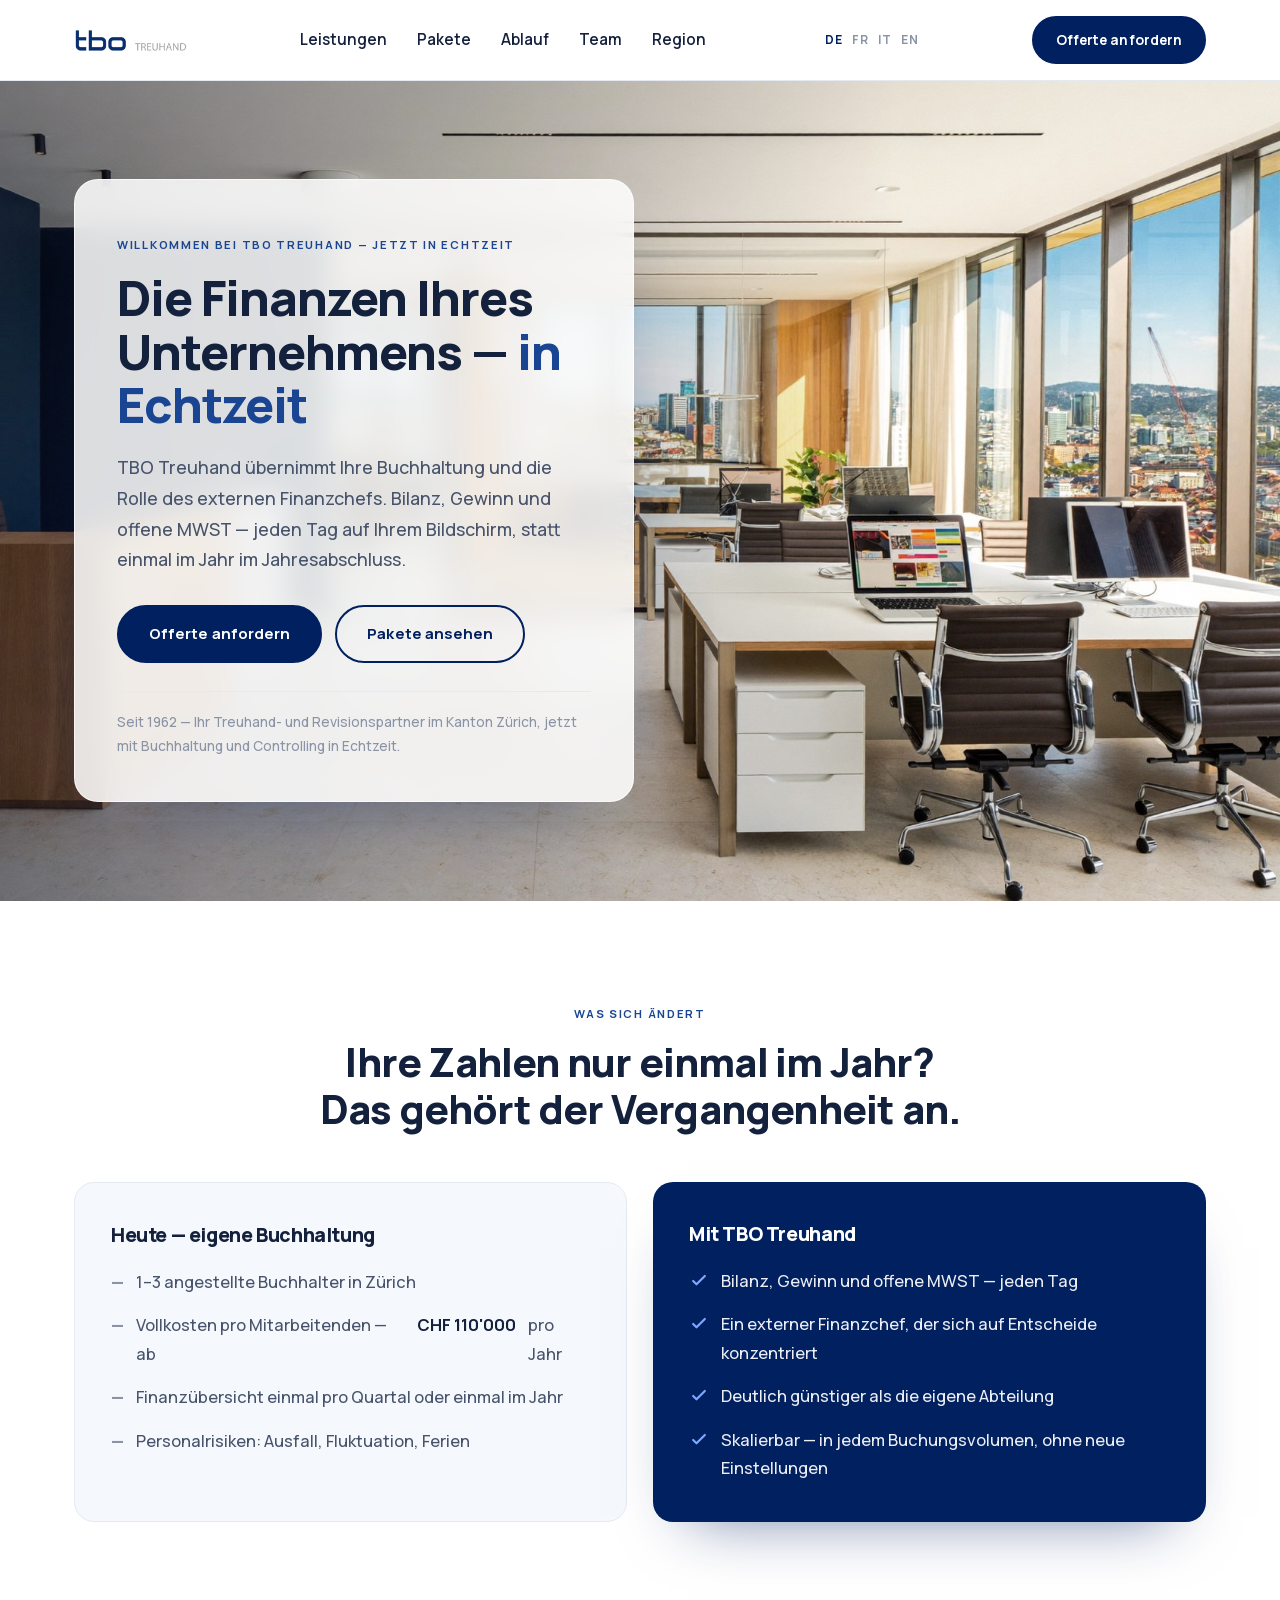
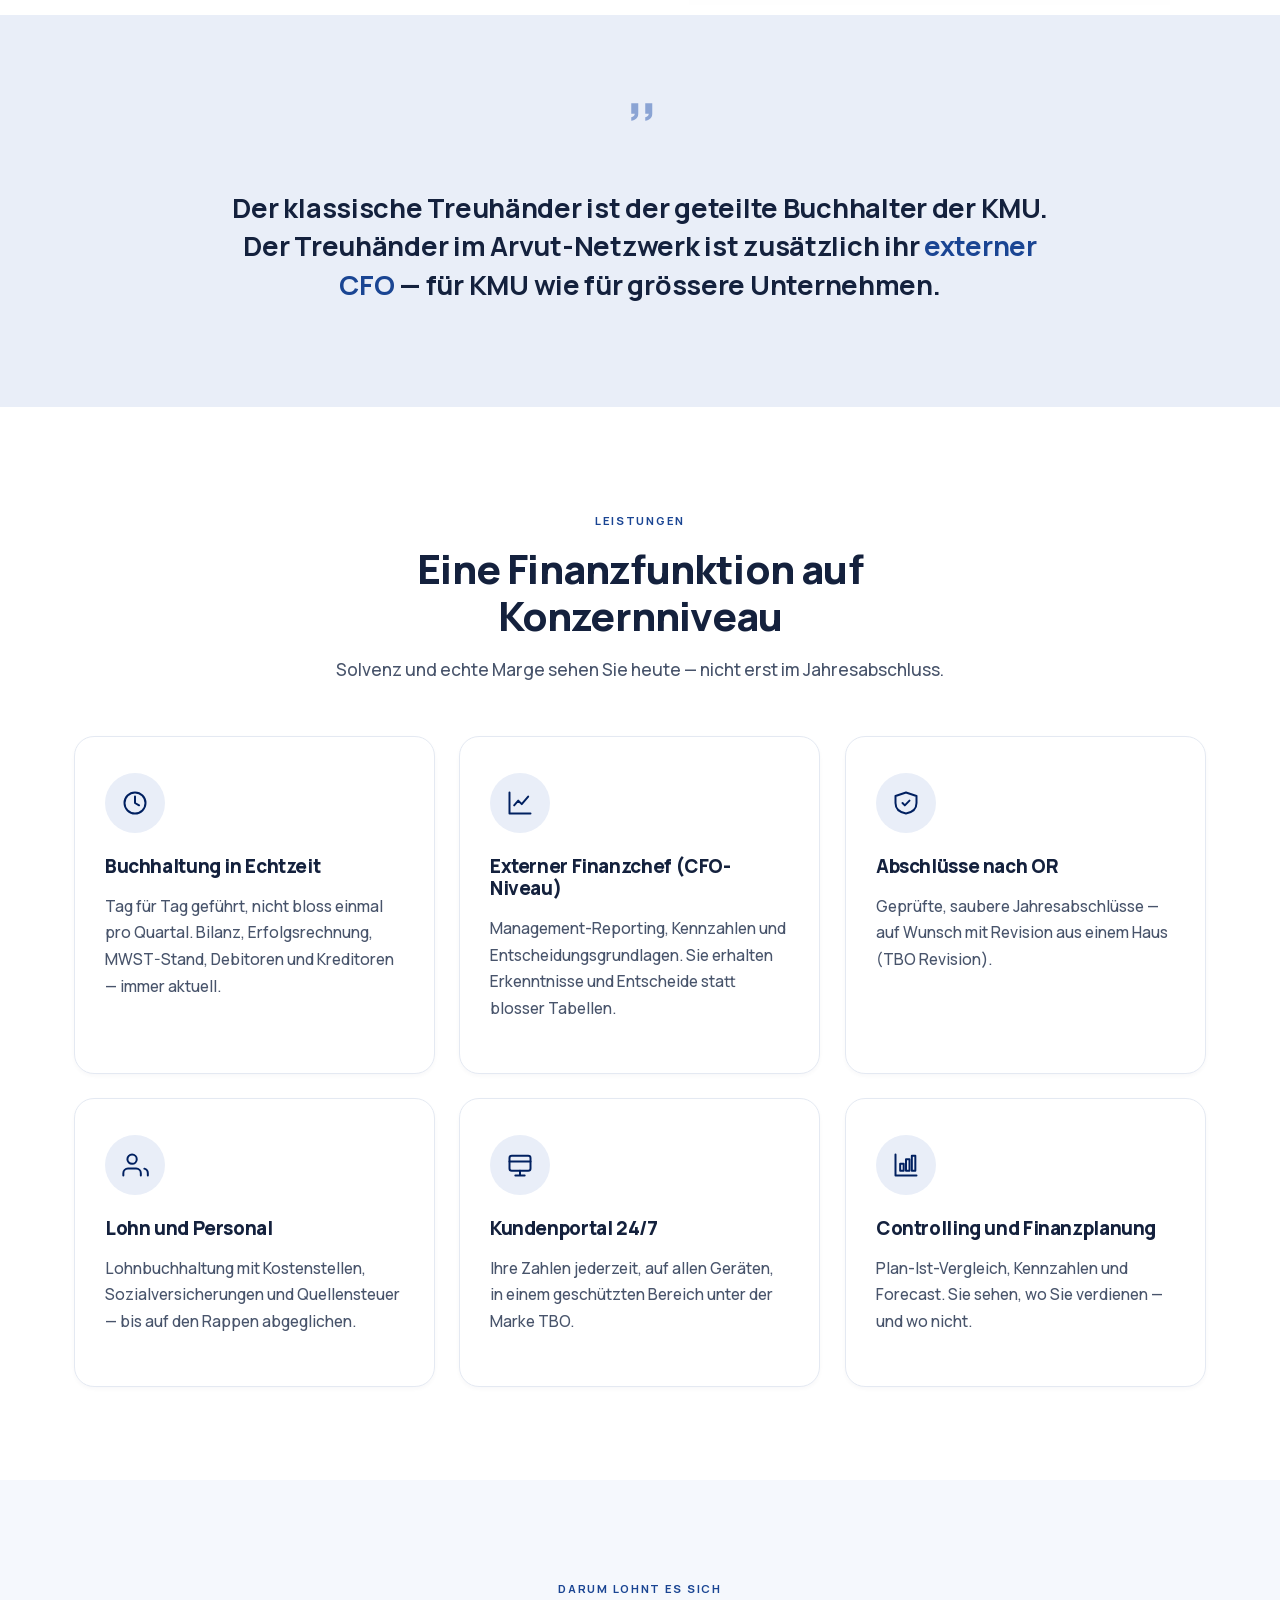
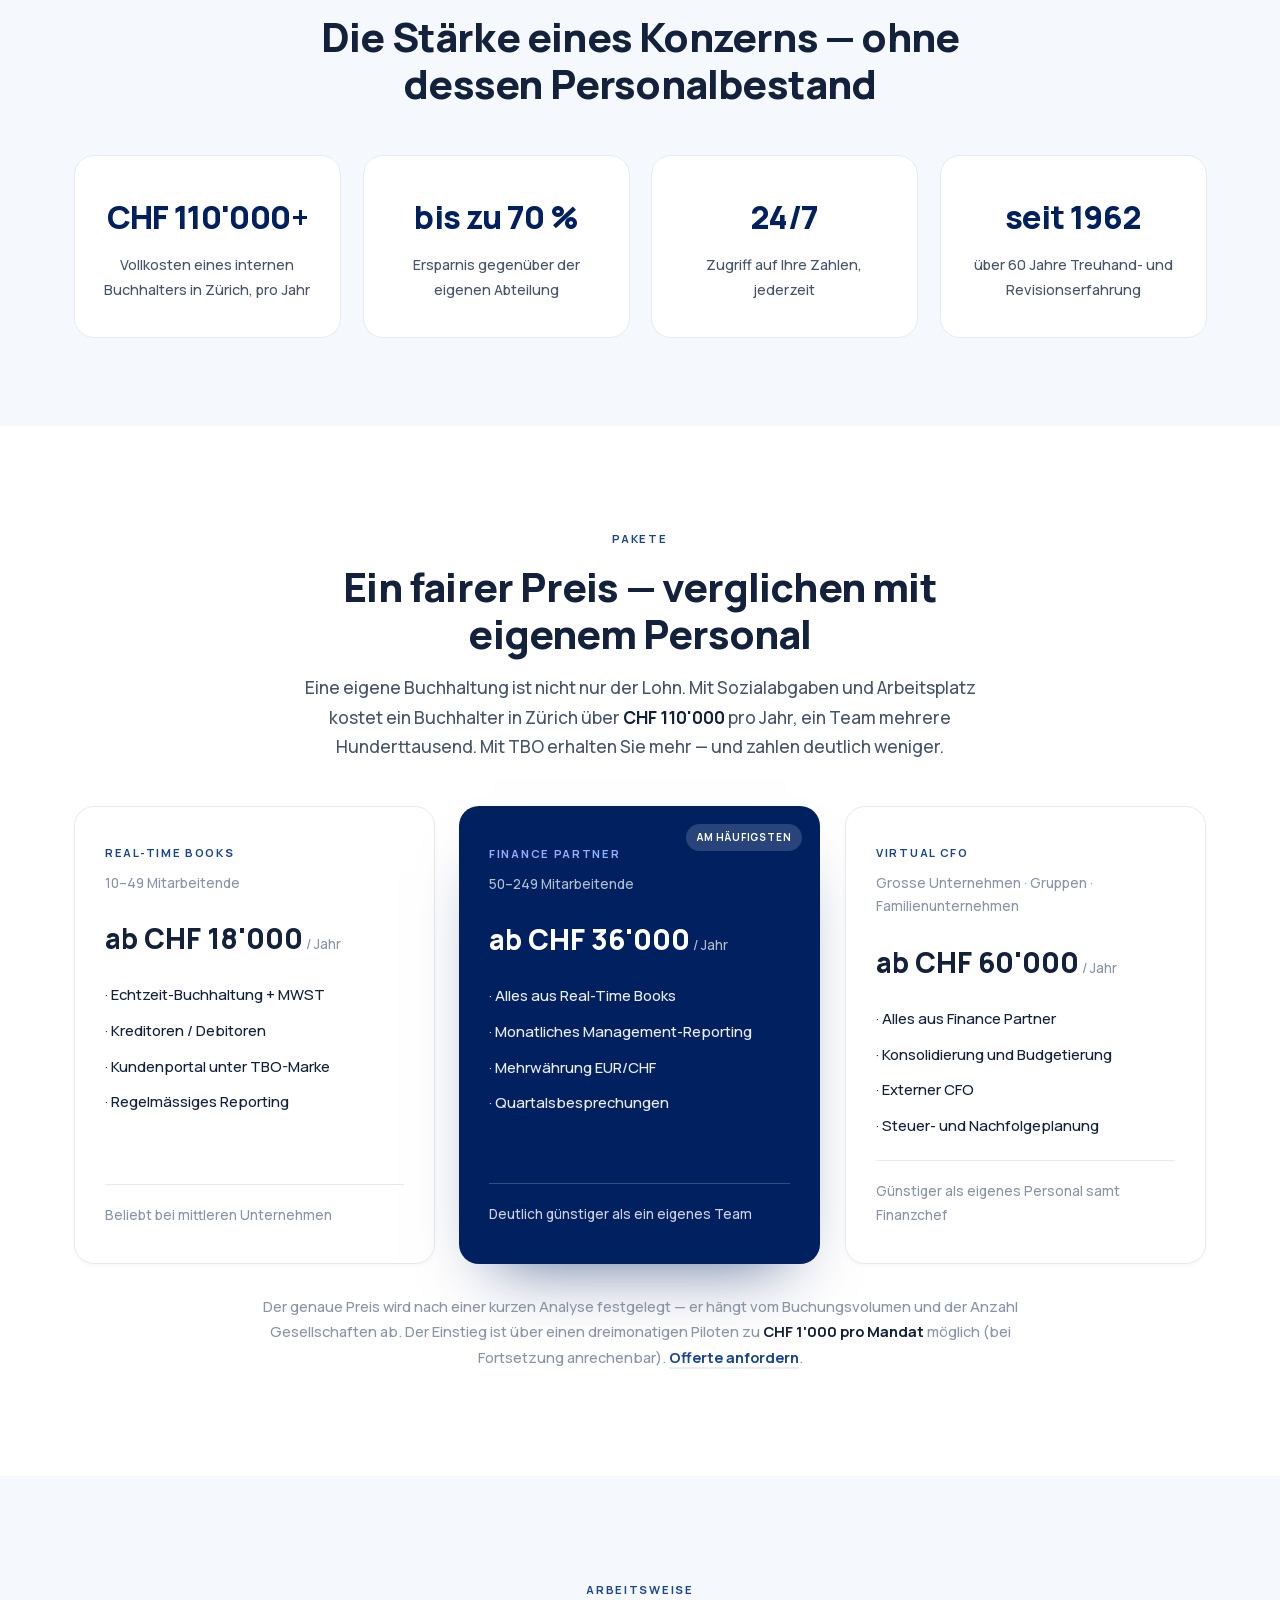
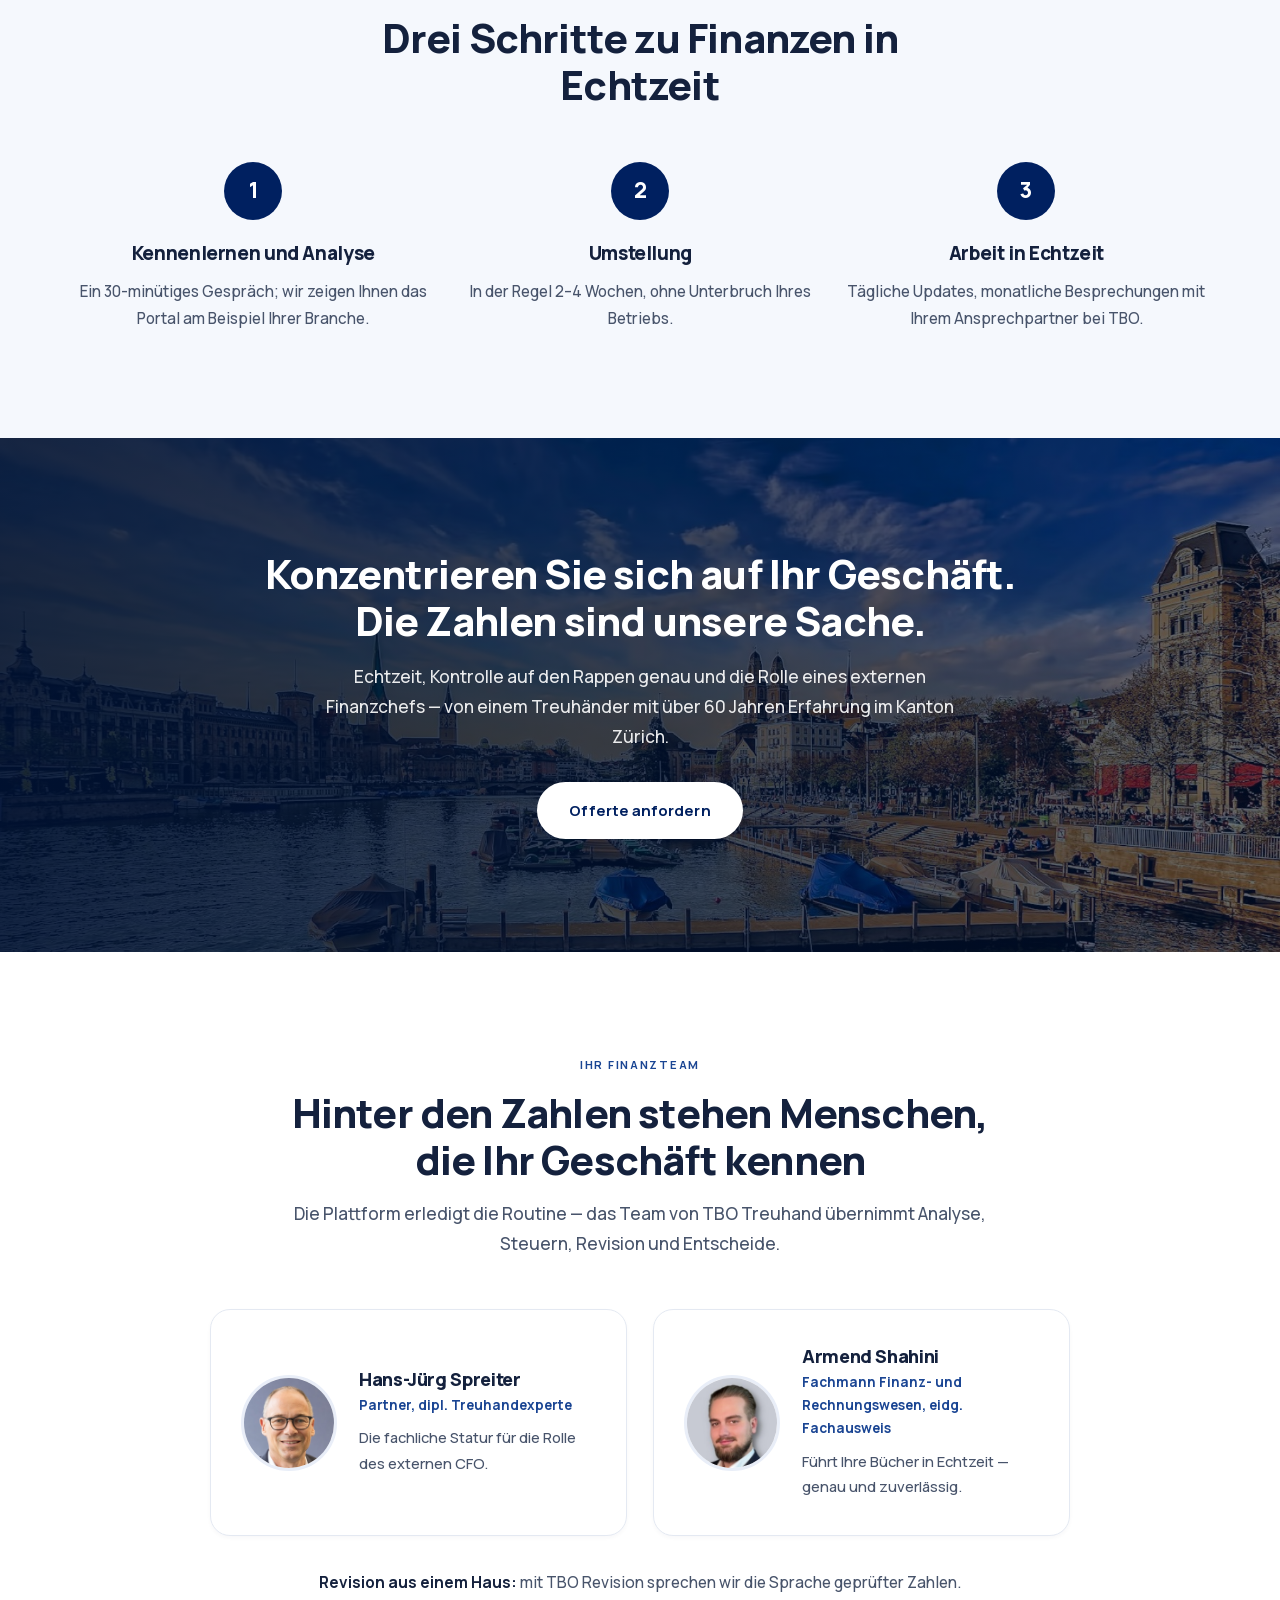
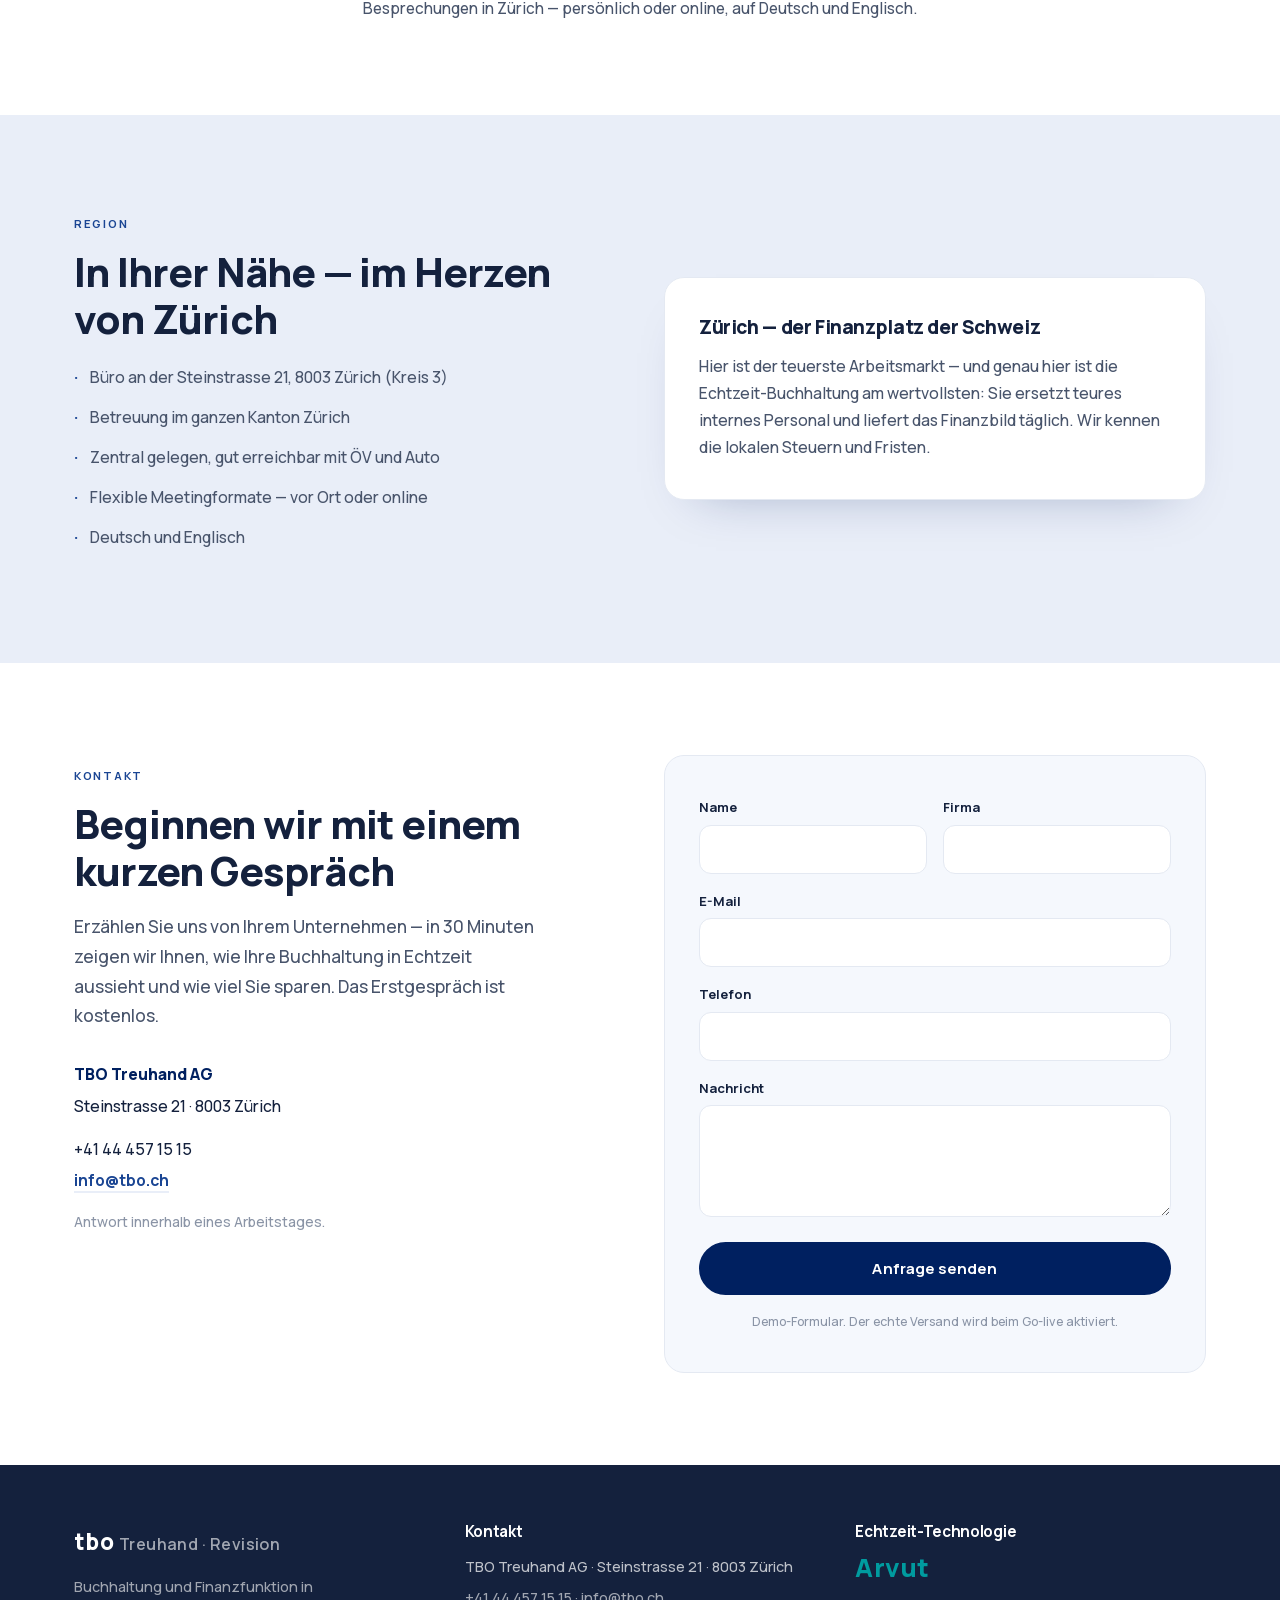
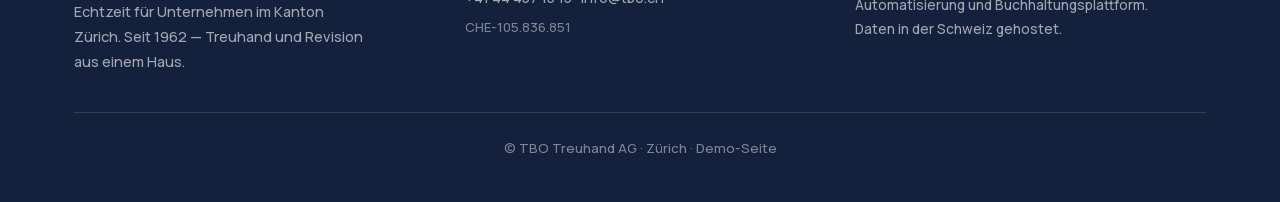
==== de/index.html @ 5e073ad0 "Multilang DE/FR/IT/EN (+RU reserve): folder structure, language switcher, build.py - index.src.html " ====
<!DOCTYPE html>
<html lang="de">
<head>
<meta charset="UTF-8">
<meta name="viewport" content="width=device-width, initial-scale=1.0">
<title>TBO Treuhand — Buchhaltung und Finanzen in Echtzeit für Zürcher Unternehmen</title>
<meta name="description" content="TBO Treuhand AG übernimmt Ihre Buchhaltung und die Rolle des externen Finanzchefs: Bilanz, Gewinn und offene MWST an jedem Tag auf Ihrem Bildschirm — günstiger als eine eigene Abteilung. Seit 1962 im Kanton Zürich, Treuhand und Revision aus einem Haus.">
<meta name="robots" content="noindex, nofollow">
<style>
@import url('../assets/fonts/fonts.css');
:root{
  --navy:#002060; --navy-2:#1A4593; --navy-3:#2f5bb0;
  --soft:#E9EEF8; --band:#F5F8FD; --ink:#14213d;
  --body:#48546b; --muted:#8a94a6; --line:#e4e9f2;
  --green:#009b9f; --radius:20px;
}
*{-webkit-font-smoothing:antialiased;box-sizing:border-box;}
html{scroll-behavior:smooth;}
a{text-decoration:none;color:inherit;}
img{display:block;max-width:100%;}
body{margin:0;font-family:'Manrope',-apple-system,Helvetica,Arial,sans-serif;color:var(--body);background:#fff;line-height:1.72;font-size:16.5px;font-weight:500;}
h1,h2,h3,h4{font-family:'Manrope',sans-serif;color:var(--ink);font-weight:800;line-height:1.18;margin:0;letter-spacing:-.02em;}
.wrap{max-width:1180px;margin:0 auto;padding:0 24px;}
.eyebrow{font-family:'Manrope',sans-serif;text-transform:uppercase;letter-spacing:.15em;font-weight:700;font-size:.71rem;color:var(--navy-2);}
.h-sec{font-size:clamp(1.75rem,3.5vw,2.5rem);}
.lead{font-size:1.08rem;color:var(--body);}
/* runde Pillen-Buttons — wie auf tbo.ch */
.btn{display:inline-block;font-family:'Manrope',sans-serif;font-weight:700;font-size:.94rem;letter-spacing:.005em;
  background:var(--navy);color:#fff;padding:14px 30px;border:2px solid var(--navy);border-radius:999px;cursor:pointer;transition:.22s;}
.btn:hover{background:var(--navy-2);border-color:var(--navy-2);transform:translateY(-1px);}
.btn-out{background:transparent;color:var(--navy);border:2px solid var(--navy);}
.btn-out:hover{background:var(--navy);color:#fff;}
.btn-light{background:#fff;color:var(--navy);border:2px solid #fff;}
.btn-light:hover{background:var(--soft);border-color:var(--soft);color:var(--navy);}
.nav-a{font-family:'Manrope',sans-serif;font-weight:600;font-size:.95rem;color:var(--ink);transition:color .2s;}
.nav-a:hover{color:var(--navy-2);}
.link-u{color:var(--navy-2);font-weight:700;border-bottom:2px solid var(--soft);}
.card{background:#fff;border:1px solid var(--line);border-radius:var(--radius);padding:36px 30px;transition:transform .28s,box-shadow .28s;box-shadow:0 2px 4px rgba(20,33,61,.03);}
.card:hover{transform:translateY(-6px);box-shadow:0 30px 60px -34px rgba(0,32,96,.4);}
.ico{width:60px;height:60px;border-radius:50%;background:var(--soft);color:var(--navy);display:flex;align-items:center;justify-content:center;margin-bottom:22px;}
.ico svg{width:28px;height:28px;}
.card h3{font-family:'Manrope';font-weight:800;font-size:1.18rem;color:var(--ink);margin-bottom:11px;}
.card p{font-size:.97rem;color:var(--body);}
input,textarea{font-family:inherit;width:100%;border:1px solid var(--line);border-radius:12px;padding:13px 15px;background:#fff;color:var(--ink);font-size:.96rem;transition:border-color .2s;}
input:focus,textarea:focus{outline:none;border-color:var(--navy-2);}
label{display:block;font-size:.82rem;font-weight:700;color:var(--ink);margin-bottom:6px;font-family:'Manrope';}
.reveal{opacity:0;transform:translateY(30px);transition:opacity .85s cubic-bezier(.16,1,.3,1),transform .85s cubic-bezier(.16,1,.3,1);will-change:opacity,transform;}
.reveal.in{opacity:1;transform:none;}
@media(prefers-reduced-motion:reduce){*{transition:none!important;animation:none!important;}.reveal{opacity:1;transform:none;}}
#toTop{position:fixed;right:22px;bottom:22px;z-index:60;width:46px;height:46px;background:var(--navy);color:#fff;border:none;border-radius:50%;cursor:pointer;display:flex;align-items:center;justify-content:center;box-shadow:0 12px 26px -12px rgba(0,32,96,.7);opacity:0;visibility:hidden;transform:translateY(12px);transition:.3s;}
#toTop.show{opacity:1;visibility:visible;transform:none;}
@media(max-width:900px){.hide-mob{display:none!important;}}
@media(max-width:820px){.g2{grid-template-columns:1fr!important;gap:40px!important;}}
@media(max-width:760px){.hero-card{margin:0 16px!important;max-width:none!important;padding:34px 26px!important;}}
.lang-switch{display:flex;align-items:center;gap:9px;margin-left:6px;}.lang-switch a.lang{font-family:'Manrope',sans-serif;font-size:12px;font-weight:700;letter-spacing:.08em;text-transform:uppercase;color:var(--muted);}.lang-switch a.lang:hover{color:var(--navy-2);}.lang-switch a.lang.on{color:var(--navy);}
</style>
</head>
<body>

<!-- ===== KOPFZEILE (Logo links, Menü rechts, navy Pille) — wie tbo.ch ===== -->
<header id="top" style="position:sticky;top:0;z-index:50;background:rgba(255,255,255,.94);backdrop-filter:saturate(180%) blur(10px);border-bottom:1px solid var(--line);">
  <div class="wrap" style="height:80px;display:flex;align-items:center;justify-content:space-between;gap:20px;">
    <a href="#top" aria-label="TBO Treuhand AG"><img src="../assets/img/logo-tbo.png?v=1" alt="TBO Treuhand AG" style="height:38px;width:auto;"></a>
    <nav class="hide-mob" style="display:flex;align-items:center;gap:30px;">
      <a href="#leistungen" class="nav-a">Leistungen</a>
      <a href="#preise" class="nav-a">Pakete</a>
      <a href="#ablauf" class="nav-a">Ablauf</a>
      <a href="#team" class="nav-a">Team</a>
      <a href="#region" class="nav-a">Region</a>
    </nav>
    <span class="lang-switch"><a href="../de/" class="lang on">DE</a><a href="../fr/" class="lang">FR</a><a href="../it/" class="lang">IT</a><a href="../en/" class="lang">EN</a></span>
    <a href="#kontakt" class="btn" style="padding:10px 22px;font-size:.86rem;">Offerte anfordern</a>
  </div>
</header>

<!-- ===== HERO (Vollbild-Foto + Milchglas-Karte links) — Signatur von tbo.ch ===== -->
<section style="position:relative;min-height:calc(100vh - 80px);display:flex;align-items:center;overflow:hidden;">
  <img src="../assets/img/hero.jpg?v=4" alt="Modernes Büro einer Treuhand- und Revisionsgesellschaft in Zürich mit Stadtblick" style="position:absolute;inset:0;width:100%;height:100%;object-fit:cover;object-position:56% 50%;">
  <div style="position:absolute;inset:0;background:linear-gradient(90deg,rgba(10,20,45,.42) 0%,rgba(10,20,45,.16) 44%,rgba(10,20,45,0) 70%);"></div>
  <div class="wrap" style="position:relative;width:100%;">
    <div class="hero-card reveal" style="max-width:560px;background:rgba(255,255,255,.86);backdrop-filter:blur(14px);border:1px solid rgba(255,255,255,.7);border-radius:24px;padding:44px 42px;box-shadow:0 40px 80px -40px rgba(0,32,96,.5);">
      <p class="eyebrow" style="margin-bottom:16px;">Willkommen bei TBO Treuhand — jetzt in Echtzeit</p>
      <h1 style="font-size:clamp(2.05rem,4vw,3.05rem);line-height:1.1;margin-bottom:20px;">Die Finanzen Ihres Unternehmens — <span style="color:var(--navy-2);">in Echtzeit</span></h1>
      <p style="font-size:1.12rem;color:var(--body);margin-bottom:30px;">TBO Treuhand übernimmt Ihre Buchhaltung und die Rolle des externen Finanzchefs. Bilanz, Gewinn und offene MWST — jeden Tag auf Ihrem Bildschirm, statt einmal im Jahr im Jahresabschluss.</p>
      <div style="display:flex;flex-wrap:wrap;gap:13px;">
        <a href="#kontakt" class="btn">Offerte anfordern</a>
        <a href="#preise" class="btn btn-out">Pakete ansehen</a>
      </div>
      <p style="margin:28px 0 0;font-size:.86rem;color:var(--muted);border-top:1px solid var(--line);padding-top:18px;">Seit 1962 — Ihr Treuhand- und Revisionspartner im Kanton Zürich, jetzt mit Buchhaltung und Controlling in Echtzeit.</p>
    </div>
  </div>
</section>

<!-- ===== WAS SICH ÄNDERT (Heute vs. Mit TBO) ===== -->
<section style="padding:92px 0;background:#fff;">
  <div class="wrap">
    <div class="reveal" style="text-align:center;max-width:820px;margin:0 auto 50px;">
      <p class="eyebrow" style="margin-bottom:14px;">Was sich ändert</p>
      <h2 class="h-sec">Ihre Zahlen nur einmal im Jahr?<br>Das gehört der Vergangenheit an.</h2>
    </div>
    <div class="g2" style="display:grid;grid-template-columns:1fr 1fr;gap:26px;align-items:stretch;">
      <div class="reveal" style="background:var(--band);border:1px solid var(--line);border-radius:var(--radius);padding:40px 36px;">
        <h3 style="font-size:1.22rem;margin-bottom:22px;color:var(--ink);">Heute — eigene Buchhaltung</h3>
        <ul style="list-style:none;padding:0;margin:0;display:flex;flex-direction:column;gap:15px;">
          <li style="display:flex;gap:12px;"><span style="color:var(--muted);font-weight:800;">—</span>1–3 angestellte Buchhalter in Zürich</li>
          <li style="display:flex;gap:12px;"><span style="color:var(--muted);font-weight:800;">—</span>Vollkosten pro Mitarbeitenden — ab <b style="color:var(--ink);">CHF&nbsp;110'000</b> pro Jahr</li>
          <li style="display:flex;gap:12px;"><span style="color:var(--muted);font-weight:800;">—</span>Finanzübersicht einmal pro Quartal oder einmal im Jahr</li>
          <li style="display:flex;gap:12px;"><span style="color:var(--muted);font-weight:800;">—</span>Personalrisiken: Ausfall, Fluktuation, Ferien</li>
        </ul>
      </div>
      <div class="reveal" style="background:var(--navy);color:#fff;border-radius:var(--radius);padding:40px 36px;box-shadow:0 30px 60px -36px rgba(0,32,96,.6);">
        <h3 style="font-size:1.22rem;margin-bottom:22px;color:#fff;">Mit TBO Treuhand</h3>
        <ul style="list-style:none;padding:0;margin:0;display:flex;flex-direction:column;gap:15px;color:rgba(255,255,255,.92);">
          <li style="display:flex;gap:12px;"><svg width="20" height="20" viewBox="0 0 24 24" fill="none" stroke="#7fa8ff" stroke-width="2.6" stroke-linecap="round" stroke-linejoin="round" style="flex-shrink:0;margin-top:4px;"><path d="M5 12l4 4 10-10"/></svg>Bilanz, Gewinn und offene MWST — jeden Tag</li>
          <li style="display:flex;gap:12px;"><svg width="20" height="20" viewBox="0 0 24 24" fill="none" stroke="#7fa8ff" stroke-width="2.6" stroke-linecap="round" stroke-linejoin="round" style="flex-shrink:0;margin-top:4px;"><path d="M5 12l4 4 10-10"/></svg>Ein externer Finanzchef, der sich auf Entscheide konzentriert</li>
          <li style="display:flex;gap:12px;"><svg width="20" height="20" viewBox="0 0 24 24" fill="none" stroke="#7fa8ff" stroke-width="2.6" stroke-linecap="round" stroke-linejoin="round" style="flex-shrink:0;margin-top:4px;"><path d="M5 12l4 4 10-10"/></svg>Deutlich günstiger als die eigene Abteilung</li>
          <li style="display:flex;gap:12px;"><svg width="20" height="20" viewBox="0 0 24 24" fill="none" stroke="#7fa8ff" stroke-width="2.6" stroke-linecap="round" stroke-linejoin="round" style="flex-shrink:0;margin-top:4px;"><path d="M5 12l4 4 10-10"/></svg>Skalierbar — in jedem Buchungsvolumen, ohne neue Einstellungen</li>
        </ul>
      </div>
    </div>
  </div>
</section>

<!-- ===== LEITSATZ (Positionierung — Kanon, wörtlich) ===== -->
<section style="padding:76px 0;background:var(--soft);">
  <div class="wrap reveal" style="max-width:900px;margin:0 auto;text-align:center;">
    <svg width="42" height="42" viewBox="0 0 24 24" fill="var(--navy-3)" style="opacity:.5;margin:0 auto 20px;"><path d="M7 7h4v6c0 2.2-1.5 3.7-4 4v-2c1.2-.3 2-1 2-2H7V7zm8 0h4v6c0 2.2-1.5 3.7-4 4v-2c1.2-.3 2-1 2-2h-2V7z"/></svg>
    <p style="font-family:'Manrope';font-weight:700;font-size:clamp(1.3rem,2.5vw,1.7rem);color:var(--ink);line-height:1.42;letter-spacing:-.01em;">
      Der klassische Treuhänder ist der geteilte Buchhalter der KMU. Der Treuhänder im Arvut-Netzwerk ist zusätzlich ihr <span style="color:var(--navy-2);">externer CFO</span> — für KMU wie für grössere Unternehmen.
    </p>
  </div>
</section>

<!-- ===== LEISTUNGEN ===== -->
<section id="leistungen" style="padding:92px 0;background:#fff;">
  <div class="wrap">
    <div class="reveal" style="text-align:center;max-width:680px;margin:0 auto 52px;">
      <p class="eyebrow" style="margin-bottom:14px;">Leistungen</p>
      <h2 class="h-sec">Eine Finanzfunktion auf Konzernniveau</h2>
      <p class="lead" style="margin-top:16px;">Solvenz und echte Marge sehen Sie heute — nicht erst im Jahresabschluss.</p>
    </div>
    <div style="display:grid;grid-template-columns:repeat(auto-fit,minmax(300px,1fr));gap:24px;">
      <div class="card reveal">
        <div class="ico"><svg viewBox="0 0 24 24" fill="none" stroke="currentColor" stroke-width="1.7" stroke-linecap="round" stroke-linejoin="round"><circle cx="12" cy="12" r="9"/><path d="M12 6.5v5.5l3.5 2"/></svg></div>
        <h3>Buchhaltung in Echtzeit</h3>
        <p>Tag für Tag geführt, nicht bloss einmal pro Quartal. Bilanz, Erfolgsrechnung, MWST-Stand, Debitoren und Kreditoren — immer aktuell.</p>
      </div>
      <div class="card reveal">
        <div class="ico"><svg viewBox="0 0 24 24" fill="none" stroke="currentColor" stroke-width="1.7" stroke-linecap="round" stroke-linejoin="round"><path d="M3 3v18h18"/><path d="M7 14l3.5-4 3 3 5.5-6.5"/></svg></div>
        <h3>Externer Finanzchef (CFO-Niveau)</h3>
        <p>Management-Reporting, Kennzahlen und Entscheidungsgrundlagen. Sie erhalten Erkenntnisse und Entscheide statt blosser Tabellen.</p>
      </div>
      <div class="card reveal">
        <div class="ico"><svg viewBox="0 0 24 24" fill="none" stroke="currentColor" stroke-width="1.7" stroke-linecap="round" stroke-linejoin="round"><path d="M9 12l2 2 4-4"/><path d="M21 12c0 5-3.5 8-9 9-5.5-1-9-4-9-9V6l9-3 9 3z"/></svg></div>
        <h3>Abschlüsse nach OR</h3>
        <p>Geprüfte, saubere Jahresabschlüsse — auf Wunsch mit Revision aus einem Haus (TBO Revision).</p>
      </div>
      <div class="card reveal">
        <div class="ico"><svg viewBox="0 0 24 24" fill="none" stroke="currentColor" stroke-width="1.7" stroke-linecap="round" stroke-linejoin="round"><path d="M17 21v-2a4 4 0 0 0-4-4H6a4 4 0 0 0-4 4v2"/><circle cx="9.5" cy="7" r="4"/><path d="M23 21v-2a4 4 0 0 0-3-3.87"/></svg></div>
        <h3>Lohn und Personal</h3>
        <p>Lohnbuchhaltung mit Kostenstellen, Sozialversicherungen und Quellensteuer — bis auf den Rappen abgeglichen.</p>
      </div>
      <div class="card reveal">
        <div class="ico"><svg viewBox="0 0 24 24" fill="none" stroke="currentColor" stroke-width="1.7" stroke-linecap="round" stroke-linejoin="round"><rect x="3" y="4" width="18" height="13" rx="2"/><path d="M3 9h18M8 21h8M12 17v4"/></svg></div>
        <h3>Kundenportal 24/7</h3>
        <p>Ihre Zahlen jederzeit, auf allen Geräten, in einem geschützten Bereich unter der Marke TBO.</p>
      </div>
      <div class="card reveal">
        <div class="ico"><svg viewBox="0 0 24 24" fill="none" stroke="currentColor" stroke-width="1.7" stroke-linecap="round" stroke-linejoin="round"><path d="M3 3v18h18"/><rect x="7" y="11" width="3" height="6"/><rect x="12" y="7" width="3" height="10"/><rect x="17" y="4" width="3" height="13"/></svg></div>
        <h3>Controlling und Finanzplanung</h3>
        <p>Plan-Ist-Vergleich, Kennzahlen und Forecast. Sie sehen, wo Sie verdienen — und wo nicht.</p>
      </div>
    </div>
  </div>
</section>

<!-- ===== DARUM LOHNT ES SICH (Kennzahlen) ===== -->
<section style="padding:88px 0;background:var(--band);">
  <div class="wrap">
    <div class="reveal" style="text-align:center;max-width:720px;margin:0 auto 48px;">
      <p class="eyebrow" style="margin-bottom:14px;">Darum lohnt es sich</p>
      <h2 class="h-sec">Die Stärke eines Konzerns — ohne dessen Personalbestand</h2>
    </div>
    <div style="display:grid;grid-template-columns:repeat(auto-fit,minmax(210px,1fr));gap:22px;">
      <div class="reveal" style="background:#fff;border:1px solid var(--line);border-radius:var(--radius);padding:34px 26px;text-align:center;">
        <div style="font-family:'Manrope';font-weight:800;font-size:2rem;color:var(--navy);letter-spacing:-.02em;">CHF 110'000+</div>
        <div style="margin-top:8px;font-size:.9rem;color:var(--body);">Vollkosten eines internen Buchhalters in Zürich, pro Jahr</div>
      </div>
      <div class="reveal" style="background:#fff;border:1px solid var(--line);border-radius:var(--radius);padding:34px 26px;text-align:center;">
        <div style="font-family:'Manrope';font-weight:800;font-size:2rem;color:var(--navy);letter-spacing:-.02em;">bis zu 70 %</div>
        <div style="margin-top:8px;font-size:.9rem;color:var(--body);">Ersparnis gegenüber der eigenen Abteilung</div>
      </div>
      <div class="reveal" style="background:#fff;border:1px solid var(--line);border-radius:var(--radius);padding:34px 26px;text-align:center;">
        <div style="font-family:'Manrope';font-weight:800;font-size:2rem;color:var(--navy);letter-spacing:-.02em;">24/7</div>
        <div style="margin-top:8px;font-size:.9rem;color:var(--body);">Zugriff auf Ihre Zahlen, jederzeit</div>
      </div>
      <div class="reveal" style="background:#fff;border:1px solid var(--line);border-radius:var(--radius);padding:34px 26px;text-align:center;">
        <div style="font-family:'Manrope';font-weight:800;font-size:2rem;color:var(--navy);letter-spacing:-.02em;">seit 1962</div>
        <div style="margin-top:8px;font-size:.9rem;color:var(--body);">über 60 Jahre Treuhand- und Revisionserfahrung</div>
      </div>
    </div>
  </div>
</section>

<!-- ===== PREISE ===== -->
<section id="preise" style="padding:92px 0;background:#fff;">
  <div class="wrap">
    <div class="reveal" style="text-align:center;max-width:720px;margin:0 auto 30px;">
      <p class="eyebrow" style="margin-bottom:14px;">Pakete</p>
      <h2 class="h-sec">Ein fairer Preis — verglichen mit eigenem Personal</h2>
      <p class="lead" style="margin-top:16px;">Eine eigene Buchhaltung ist nicht nur der Lohn. Mit Sozialabgaben und Arbeitsplatz kostet ein Buchhalter in Zürich über <b style="color:var(--ink);">CHF 110'000</b> pro Jahr, ein Team mehrere Hunderttausend. Mit TBO erhalten Sie mehr — und zahlen deutlich weniger.</p>
    </div>
    <div style="display:grid;grid-template-columns:repeat(auto-fit,minmax(280px,1fr));gap:24px;align-items:stretch;margin-top:44px;">
      <div class="reveal card" style="display:flex;flex-direction:column;">
        <span class="eyebrow">Real-Time Books</span>
        <p style="font-size:.86rem;margin:8px 0 0;color:var(--muted);">10–49 Mitarbeitende</p>
        <div style="margin:20px 0;"><span style="font-family:'Manrope';font-weight:800;font-size:1.75rem;color:var(--ink);">ab CHF 18'000</span><span style="font-size:.85rem;color:var(--muted);"> / Jahr</span></div>
        <ul style="list-style:none;padding:0;margin:0;flex:1;display:flex;flex-direction:column;gap:10px;font-size:.93rem;color:var(--ink);">
          <li>· Echtzeit-Buchhaltung + MWST</li><li>· Kreditoren / Debitoren</li><li>· Kundenportal unter TBO-Marke</li><li>· Regelmässiges Reporting</li>
        </ul>
        <p style="margin:22px 0 0;padding-top:18px;border-top:1px solid var(--line);font-size:.86rem;color:var(--muted);">Beliebt bei mittleren Unternehmen</p>
      </div>
      <div class="reveal" style="background:var(--navy);color:#fff;border-radius:var(--radius);padding:38px 30px;display:flex;flex-direction:column;position:relative;box-shadow:0 34px 64px -34px rgba(0,32,96,.65);">
        <span style="position:absolute;top:18px;right:18px;font-family:'Manrope';font-weight:700;font-size:.62rem;letter-spacing:.08em;text-transform:uppercase;background:rgba(255,255,255,.16);color:#fff;padding:5px 11px;border-radius:999px;">Am häufigsten</span>
        <span class="eyebrow" style="color:#8fb0ff;">Finance Partner</span>
        <p style="font-size:.86rem;margin:8px 0 0;color:rgba(255,255,255,.7);">50–249 Mitarbeitende</p>
        <div style="margin:20px 0;"><span style="font-family:'Manrope';font-weight:800;font-size:1.75rem;color:#fff;">ab CHF 36'000</span><span style="font-size:.85rem;color:rgba(255,255,255,.7);"> / Jahr</span></div>
        <ul style="list-style:none;padding:0;margin:0;flex:1;display:flex;flex-direction:column;gap:10px;font-size:.93rem;color:rgba(255,255,255,.92);">
          <li>· Alles aus Real-Time Books</li><li>· Monatliches Management-Reporting</li><li>· Mehrwährung EUR/CHF</li><li>· Quartalsbesprechungen</li>
        </ul>
        <p style="margin:22px 0 0;padding-top:18px;border-top:1px solid rgba(255,255,255,.2);font-size:.86rem;color:rgba(255,255,255,.8);">Deutlich günstiger als ein eigenes Team</p>
      </div>
      <div class="reveal card" style="display:flex;flex-direction:column;">
        <span class="eyebrow">Virtual CFO</span>
        <p style="font-size:.86rem;margin:8px 0 0;color:var(--muted);">Grosse Unternehmen · Gruppen · Familienunternehmen</p>
        <div style="margin:20px 0;"><span style="font-family:'Manrope';font-weight:800;font-size:1.75rem;color:var(--ink);">ab CHF 60'000</span><span style="font-size:.85rem;color:var(--muted);"> / Jahr</span></div>
        <ul style="list-style:none;padding:0;margin:0;flex:1;display:flex;flex-direction:column;gap:10px;font-size:.93rem;color:var(--ink);">
          <li>· Alles aus Finance Partner</li><li>· Konsolidierung und Budgetierung</li><li>· Externer CFO</li><li>· Steuer- und Nachfolgeplanung</li>
        </ul>
        <p style="margin:22px 0 0;padding-top:18px;border-top:1px solid var(--line);font-size:.86rem;color:var(--muted);">Günstiger als eigenes Personal samt Finanzchef</p>
      </div>
    </div>
    <p class="reveal" style="text-align:center;font-size:.92rem;color:var(--muted);margin-top:30px;max-width:820px;margin-left:auto;margin-right:auto;">Der genaue Preis wird nach einer kurzen Analyse festgelegt — er hängt vom Buchungsvolumen und der Anzahl Gesellschaften ab. Der Einstieg ist über einen dreimonatigen Piloten zu <b style="color:var(--ink);">CHF 1'000 pro Mandat</b> möglich (bei Fortsetzung anrechenbar). <a href="#kontakt" class="link-u">Offerte anfordern</a>.</p>
  </div>
</section>

<!-- ===== ARBEITSWEISE ===== -->
<section id="ablauf" style="padding:92px 0;background:var(--band);">
  <div class="wrap">
    <div class="reveal" style="text-align:center;max-width:680px;margin:0 auto 54px;">
      <p class="eyebrow" style="margin-bottom:14px;">Arbeitsweise</p>
      <h2 class="h-sec">Drei Schritte zu Finanzen in Echtzeit</h2>
    </div>
    <div style="display:grid;grid-template-columns:repeat(auto-fit,minmax(270px,1fr));gap:28px;">
      <div class="reveal" style="text-align:center;"><div style="width:58px;height:58px;background:var(--navy);color:#fff;border-radius:50%;font-family:'Manrope';font-weight:800;font-size:1.3rem;display:flex;align-items:center;justify-content:center;margin:0 auto 22px;">1</div><h3 style="font-size:1.18rem;margin-bottom:11px;">Kennenlernen und Analyse</h3><p style="font-size:.95rem;">Ein 30-minütiges Gespräch; wir zeigen Ihnen das Portal am Beispiel Ihrer Branche.</p></div>
      <div class="reveal" style="text-align:center;"><div style="width:58px;height:58px;background:var(--navy);color:#fff;border-radius:50%;font-family:'Manrope';font-weight:800;font-size:1.3rem;display:flex;align-items:center;justify-content:center;margin:0 auto 22px;">2</div><h3 style="font-size:1.18rem;margin-bottom:11px;">Umstellung</h3><p style="font-size:.95rem;">In der Regel 2–4 Wochen, ohne Unterbruch Ihres Betriebs.</p></div>
      <div class="reveal" style="text-align:center;"><div style="width:58px;height:58px;background:var(--navy);color:#fff;border-radius:50%;font-family:'Manrope';font-weight:800;font-size:1.3rem;display:flex;align-items:center;justify-content:center;margin:0 auto 22px;">3</div><h3 style="font-size:1.18rem;margin-bottom:11px;">Arbeit in Echtzeit</h3><p style="font-size:.95rem;">Tägliche Updates, monatliche Besprechungen mit Ihrem Ansprechpartner bei TBO.</p></div>
    </div>
  </div>
</section>

<!-- ===== AKZENT-BANNER (abgedunkeltes Zürich-Foto) ===== -->
<section style="position:relative;padding:112px 0;overflow:hidden;">
  <img src="../assets/img/zurich.jpg?v=1" alt="Zürich — Limmat und Altstadt" style="position:absolute;inset:0;width:100%;height:100%;object-fit:cover;object-position:50% 46%;">
  <div style="position:absolute;inset:0;background:linear-gradient(90deg,rgba(0,18,52,.9),rgba(0,18,52,.58));"></div>
  <div class="wrap reveal" style="position:relative;text-align:center;max-width:800px;">
    <h2 style="color:#fff;font-size:clamp(1.75rem,3.6vw,2.5rem);margin-bottom:18px;">Konzentrieren Sie sich auf Ihr Geschäft.<br>Die Zahlen sind unsere Sache.</h2>
    <p style="color:rgba(255,255,255,.9);font-size:1.08rem;max-width:640px;margin:0 auto 30px;">Echtzeit, Kontrolle auf den Rappen genau und die Rolle eines externen Finanzchefs — von einem Treuhänder mit über 60 Jahren Erfahrung im Kanton Zürich.</p>
    <a href="#kontakt" class="btn btn-light">Offerte anfordern</a>
  </div>
</section>

<!-- ===== IHR FINANZTEAM ===== -->
<section id="team" style="padding:92px 0;background:#fff;">
  <div class="wrap">
    <div class="reveal" style="text-align:center;max-width:760px;margin:0 auto 50px;">
      <p class="eyebrow" style="margin-bottom:14px;">Ihr Finanzteam</p>
      <h2 class="h-sec">Hinter den Zahlen stehen Menschen, die Ihr Geschäft kennen</h2>
      <p class="lead" style="margin-top:16px;">Die Plattform erledigt die Routine — das Team von TBO Treuhand übernimmt Analyse, Steuern, Revision und Entscheide.</p>
    </div>
    <div class="g2" style="display:grid;grid-template-columns:1fr 1fr;gap:26px;max-width:860px;margin:0 auto;">
      <div class="reveal card" style="display:flex;gap:22px;align-items:center;">
        <img src="../assets/img/spreiter.png?v=1" alt="Hans-Jürg Spreiter" style="width:96px;height:96px;border-radius:50%;object-fit:cover;flex-shrink:0;border:3px solid var(--soft);">
        <div>
          <h3 style="font-size:1.14rem;margin-bottom:3px;">Hans-Jürg Spreiter</h3>
          <p style="margin:0 0 8px;font-size:.85rem;font-weight:700;color:var(--navy-2);font-family:'Manrope';">Partner, dipl. Treuhandexperte</p>
          <p style="margin:0;font-size:.92rem;">Die fachliche Statur für die Rolle des externen CFO.</p>
        </div>
      </div>
      <div class="reveal card" style="display:flex;gap:22px;align-items:center;">
        <img src="../assets/img/shahini.png?v=1" alt="Armend Shahini" style="width:96px;height:96px;border-radius:50%;object-fit:cover;flex-shrink:0;border:3px solid var(--soft);">
        <div>
          <h3 style="font-size:1.14rem;margin-bottom:3px;">Armend Shahini</h3>
          <p style="margin:0 0 8px;font-size:.85rem;font-weight:700;color:var(--navy-2);font-family:'Manrope';">Fachmann Finanz- und Rechnungswesen, eidg. Fachausweis</p>
          <p style="margin:0;font-size:.92rem;">Führt Ihre Bücher in Echtzeit — genau und zuverlässig.</p>
        </div>
      </div>
    </div>
    <p class="reveal" style="text-align:center;max-width:680px;margin:34px auto 0;font-size:.96rem;color:var(--body);"><b style="color:var(--ink);">Revision aus einem Haus:</b> mit TBO Revision sprechen wir die Sprache geprüfter Zahlen. Besprechungen in Zürich — persönlich oder online, auf Deutsch und Englisch.</p>
  </div>
</section>

<!-- ===== REGION ===== -->
<section id="region" style="padding:88px 0;background:var(--soft);">
  <div class="wrap g2" style="display:grid;grid-template-columns:1fr 1fr;gap:48px;align-items:center;">
    <div class="reveal">
      <p class="eyebrow" style="margin-bottom:14px;">Region</p>
      <h2 class="h-sec" style="margin-bottom:22px;">In Ihrer Nähe — im Herzen von Zürich</h2>
      <ul style="list-style:none;padding:0;margin:0 0 24px;display:flex;flex-direction:column;gap:13px;font-size:.98rem;">
        <li style="display:flex;gap:12px;"><span style="color:var(--navy-2);font-weight:800;">·</span>Büro an der Steinstrasse 21, 8003 Zürich (Kreis 3)</li>
        <li style="display:flex;gap:12px;"><span style="color:var(--navy-2);font-weight:800;">·</span>Betreuung im ganzen Kanton Zürich</li>
        <li style="display:flex;gap:12px;"><span style="color:var(--navy-2);font-weight:800;">·</span>Zentral gelegen, gut erreichbar mit ÖV und Auto</li>
        <li style="display:flex;gap:12px;"><span style="color:var(--navy-2);font-weight:800;">·</span>Flexible Meetingformate — vor Ort oder online</li>
        <li style="display:flex;gap:12px;"><span style="color:var(--navy-2);font-weight:800;">·</span>Deutsch und Englisch</li>
      </ul>
    </div>
    <div class="reveal" style="background:#fff;border:1px solid var(--line);border-radius:var(--radius);padding:38px 34px;box-shadow:0 24px 50px -34px rgba(0,32,96,.35);">
      <h3 style="font-size:1.2rem;margin-bottom:14px;">Zürich — der Finanzplatz der Schweiz</h3>
      <p style="font-size:.98rem;color:var(--body);margin:0;">Hier ist der teuerste Arbeitsmarkt — und genau hier ist die Echtzeit-Buchhaltung am wertvollsten: Sie ersetzt teures internes Personal und liefert das Finanzbild täglich. Wir kennen die lokalen Steuern und Fristen.</p>
    </div>
  </div>
</section>

<!-- ===== KONTAKT ===== -->
<section id="kontakt" style="padding:92px 0;background:#fff;">
  <div class="wrap g2" style="display:grid;grid-template-columns:1fr 1fr;gap:48px;">
    <div class="reveal">
      <p class="eyebrow" style="margin-bottom:14px;">Kontakt</p>
      <h2 class="h-sec" style="margin-bottom:18px;">Beginnen wir mit einem kurzen Gespräch</h2>
      <p class="lead" style="max-width:460px;margin-bottom:30px;">Erzählen Sie uns von Ihrem Unternehmen — in 30 Minuten zeigen wir Ihnen, wie Ihre Buchhaltung in Echtzeit aussieht und wie viel Sie sparen. Das Erstgespräch ist kostenlos.</p>
      <div style="display:flex;flex-direction:column;gap:16px;font-size:.98rem;">
        <div>
          <div style="font-family:'Manrope';font-weight:800;color:var(--navy);margin-bottom:5px;">TBO Treuhand AG</div>
          <p style="color:var(--ink);margin:0;">Steinstrasse 21 · 8003 Zürich</p>
        </div>
        <div style="color:var(--ink);">
          <p style="margin:0 0 4px;">+41 44 457 15 15</p>
          <p style="margin:0;"><a href="mailto:info@tbo.ch" class="link-u">info@tbo.ch</a></p>
        </div>
        <div style="font-size:.88rem;color:var(--muted);">Antwort innerhalb eines Arbeitstages.</div>
      </div>
    </div>
    <div class="reveal" style="background:var(--band);border:1px solid var(--line);border-radius:var(--radius);padding:40px 34px;">
      <form onsubmit="return false" style="display:flex;flex-direction:column;gap:16px;">
        <div style="display:grid;grid-template-columns:1fr 1fr;gap:16px;">
          <div><label>Name</label><input type="text"></div>
          <div><label>Firma</label><input type="text"></div>
        </div>
        <div><label>E-Mail</label><input type="email"></div>
        <div><label>Telefon</label><input type="tel"></div>
        <div><label>Nachricht</label><textarea rows="4"></textarea></div>
        <button class="btn" style="width:100%;">Anfrage senden</button>
        <p style="text-align:center;font-size:.78rem;color:var(--muted);margin:0;">Demo-Formular. Der echte Versand wird beim Go-live aktiviert.</p>
      </form>
    </div>
  </div>
</section>

<!-- ===== FUSSZEILE ===== -->
<footer style="background:var(--ink);color:rgba(255,255,255,.72);padding:58px 0 28px;">
  <div class="wrap">
    <div style="display:grid;grid-template-columns:repeat(auto-fit,minmax(220px,1fr));gap:40px;padding-bottom:38px;border-bottom:1px solid rgba(255,255,255,.12);">
      <div>
        <div style="font-family:'Manrope';font-weight:800;font-size:1.4rem;color:#fff;margin-bottom:14px;letter-spacing:.02em;">tbo <span style="font-weight:600;color:rgba(255,255,255,.6);font-size:1rem;">Treuhand · Revision</span></div>
        <p style="font-size:.9rem;color:rgba(255,255,255,.6);max-width:290px;margin:0;">Buchhaltung und Finanzfunktion in Echtzeit für Unternehmen im Kanton Zürich. Seit 1962 — Treuhand und Revision aus einem Haus.</p>
      </div>
      <div style="font-size:.9rem;">
        <h4 style="font-family:'Manrope';font-weight:700;color:#fff;font-size:.95rem;margin-bottom:14px;">Kontakt</h4>
        <p style="margin:0 0 6px;">TBO Treuhand AG · Steinstrasse 21 · 8003 Zürich</p>
        <p style="margin:0 0 6px;color:rgba(255,255,255,.6);">+41 44 457 15 15 · info@tbo.ch</p>
        <p style="margin:0;color:rgba(255,255,255,.45);font-size:.82rem;">CHE-105.836.851</p>
      </div>
      <div>
        <h4 style="font-family:'Manrope';font-weight:700;color:#fff;font-size:.95rem;margin-bottom:14px;">Echtzeit-Technologie</h4>
        <a href="https://arvut.ch" target="_blank" rel="noopener" style="font-family:'Manrope';color:var(--green);font-weight:800;font-size:1.6rem;letter-spacing:.01em;display:inline-block;line-height:1;">Arvut</a>
        <p style="font-size:.86rem;color:rgba(255,255,255,.6);margin-top:8px;">Automatisierung und Buchhaltungsplattform.<br>Daten in der Schweiz gehostet.</p>
      </div>
    </div>
    <p style="text-align:center;font-size:.83rem;color:rgba(255,255,255,.45);margin-top:24px;">© TBO Treuhand AG · Zürich · Demo-Seite</p>
  </div>
</footer>

<button id="toTop" aria-label="Nach oben"><svg width="20" height="20" viewBox="0 0 24 24" fill="none" stroke="currentColor" stroke-width="2.4" stroke-linecap="round" stroke-linejoin="round"><path d="M12 19V5M5 12l7-7 7 7"/></svg></button>

<script>
addEventListener('scroll',()=>{document.getElementById('toTop').classList.toggle('show',scrollY>600);},{passive:true});
if('IntersectionObserver' in window){
  const io=new IntersectionObserver((es)=>{es.forEach(e=>{if(!e.isIntersecting)return;const el=e.target;const sibs=[...el.parentElement.children].filter(c=>c.classList.contains('reveal'));const idx=Math.max(0,sibs.indexOf(el));el.style.transitionDelay=(idx*0.08)+'s';el.classList.add('in');io.unobserve(el);setTimeout(()=>{el.style.transitionDelay='';},900+idx*80);})},{threshold:.12});
  document.querySelectorAll('.reveal').forEach(el=>io.observe(el));
  addEventListener('load',()=>setTimeout(()=>document.querySelectorAll('.reveal:not(.in)').forEach(el=>{if(el.getBoundingClientRect().top<innerHeight)el.classList.add('in');}),2200));
}else{document.querySelectorAll('.reveal').forEach(el=>el.classList.add('in'));}
document.querySelectorAll('a[href="#top"]').forEach(a=>a.addEventListener('click',e=>{e.preventDefault();window.scrollTo({top:0,behavior:'smooth'});}));
document.getElementById('toTop').addEventListener('click',()=>window.scrollTo({top:0,behavior:'smooth'}));
</script>
</body>
</html>
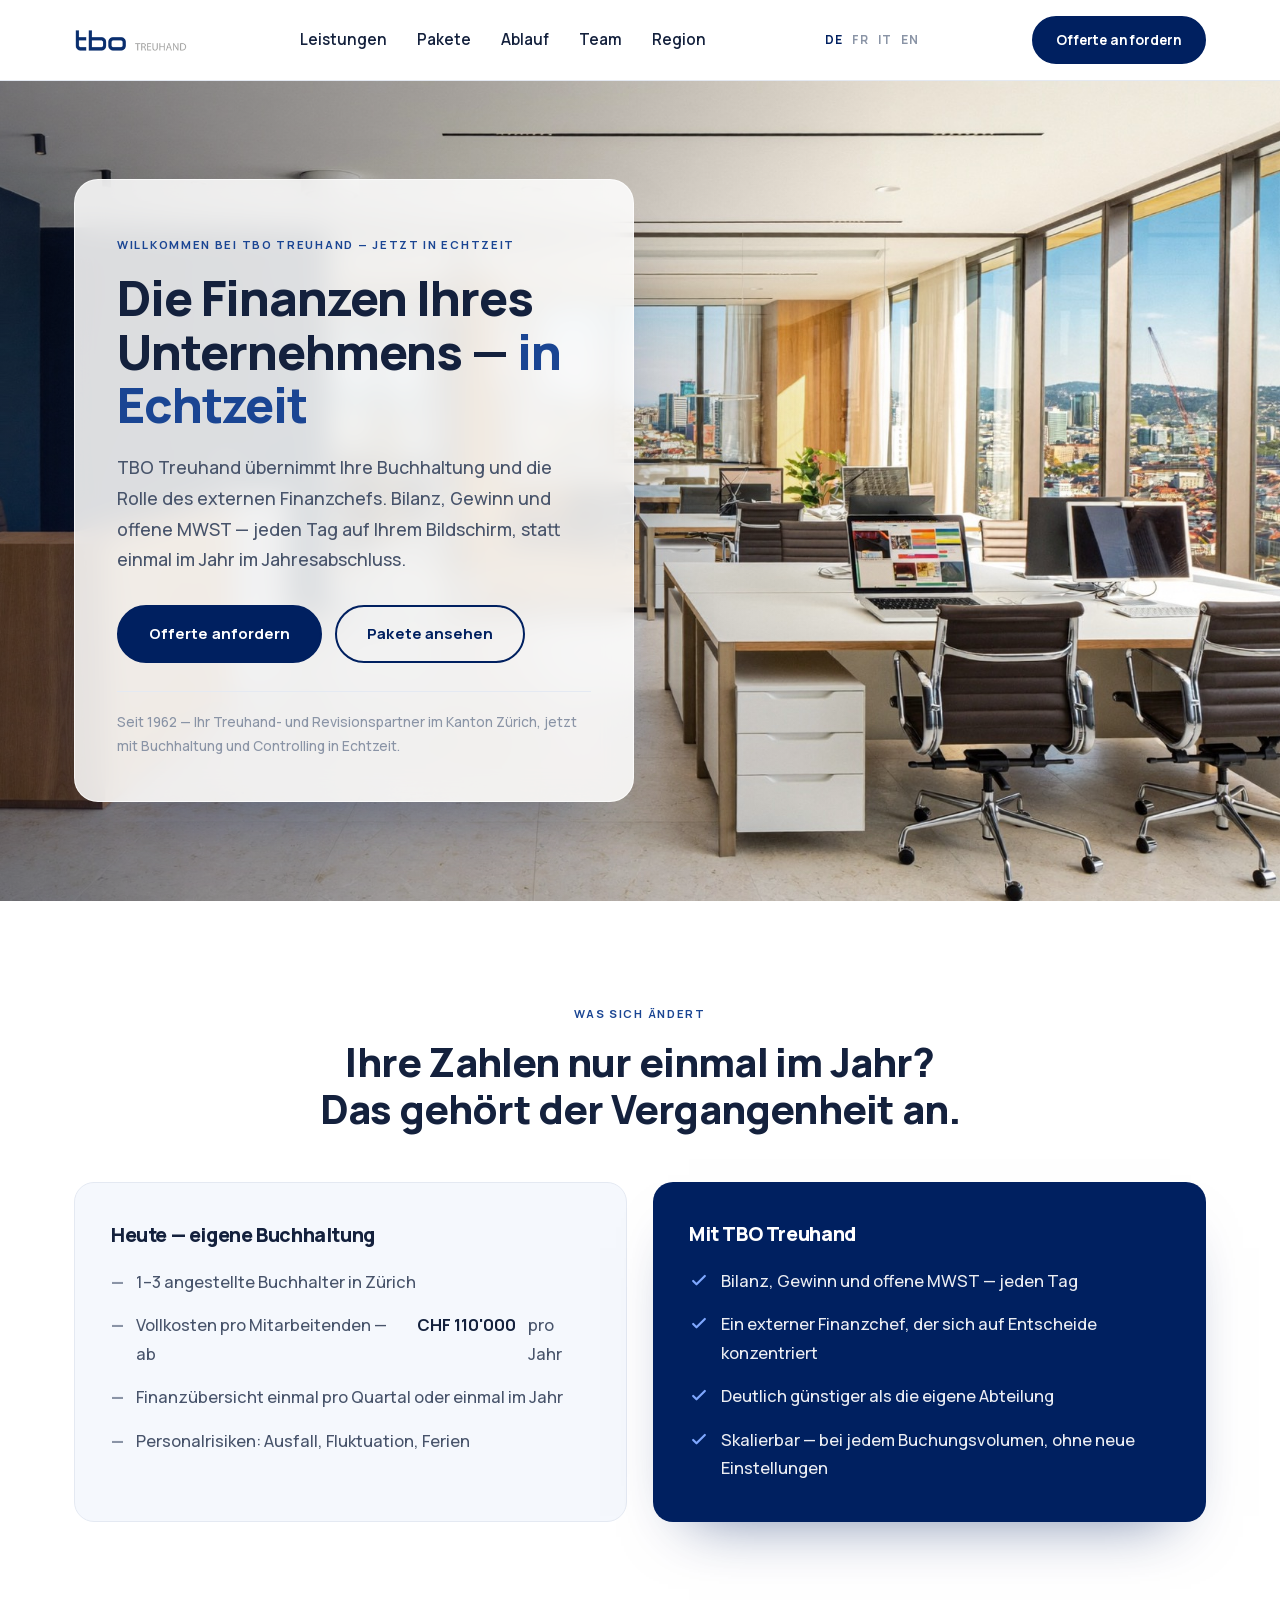
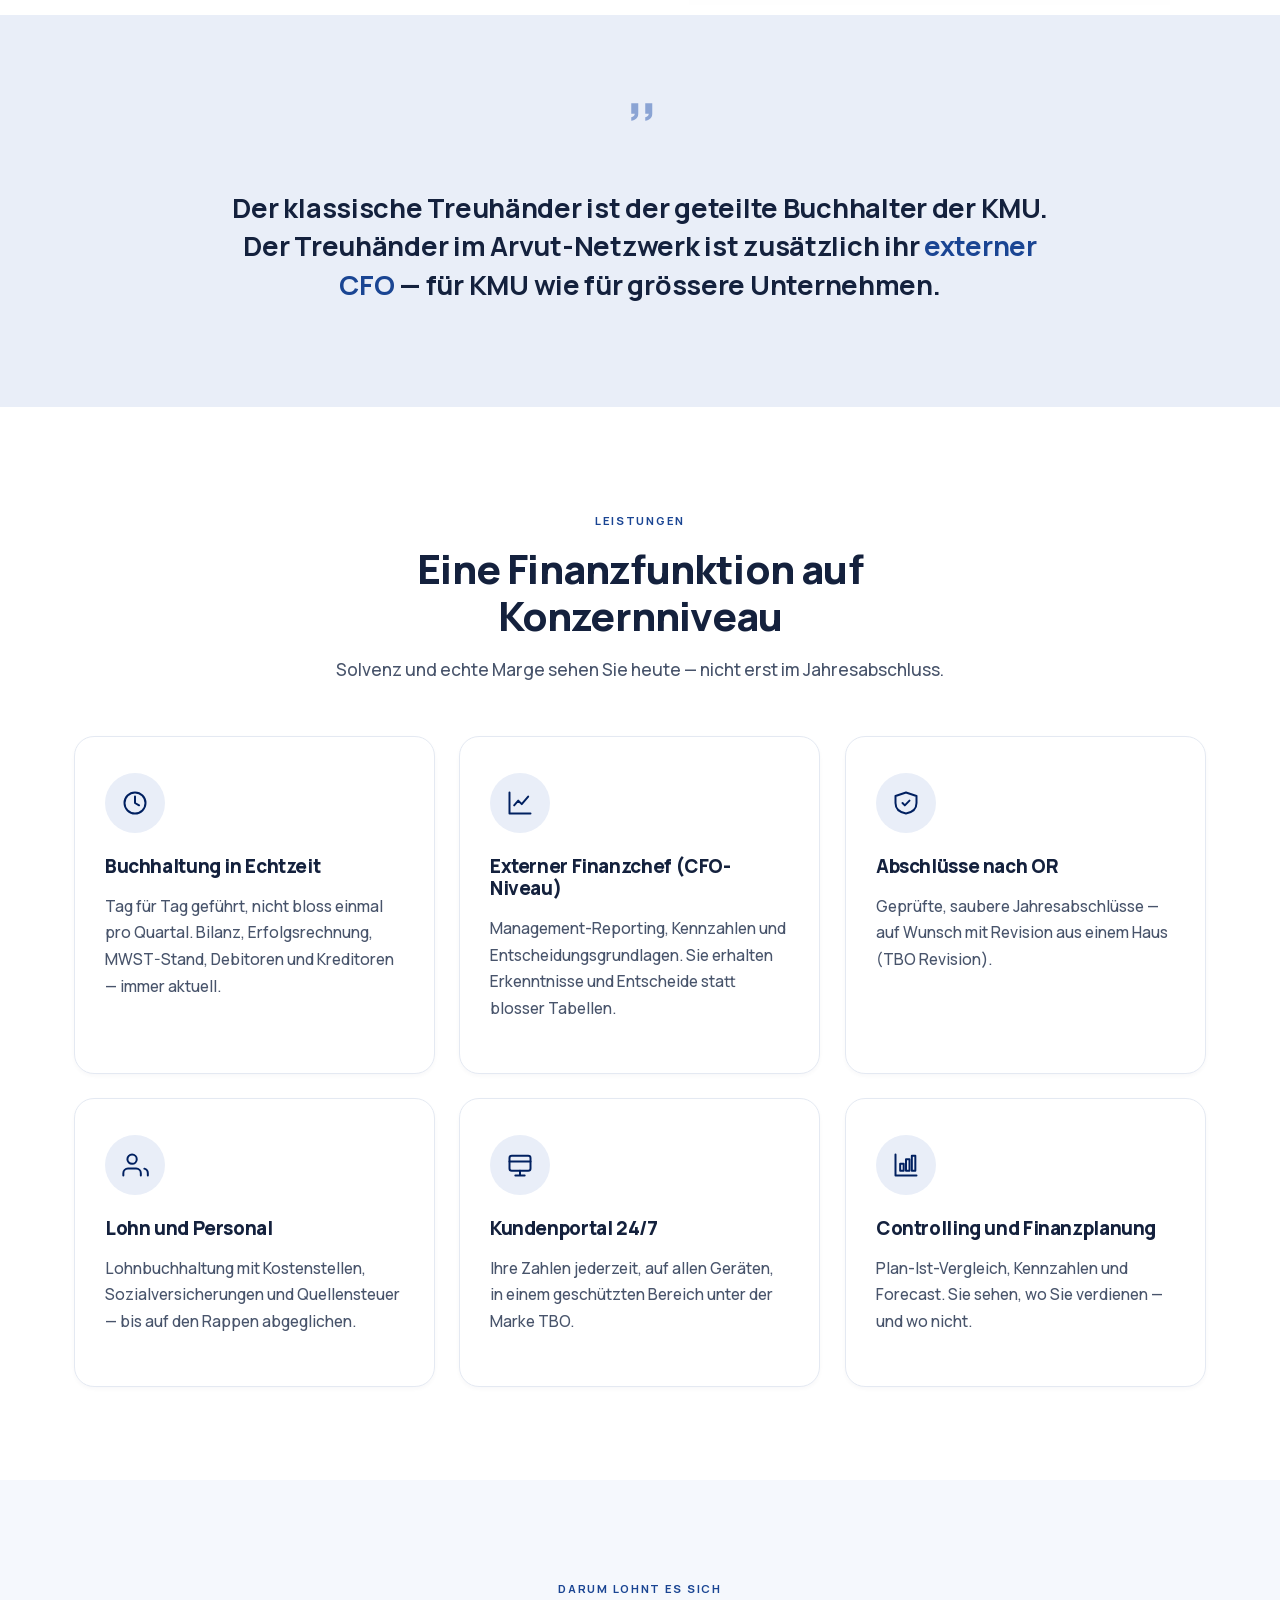
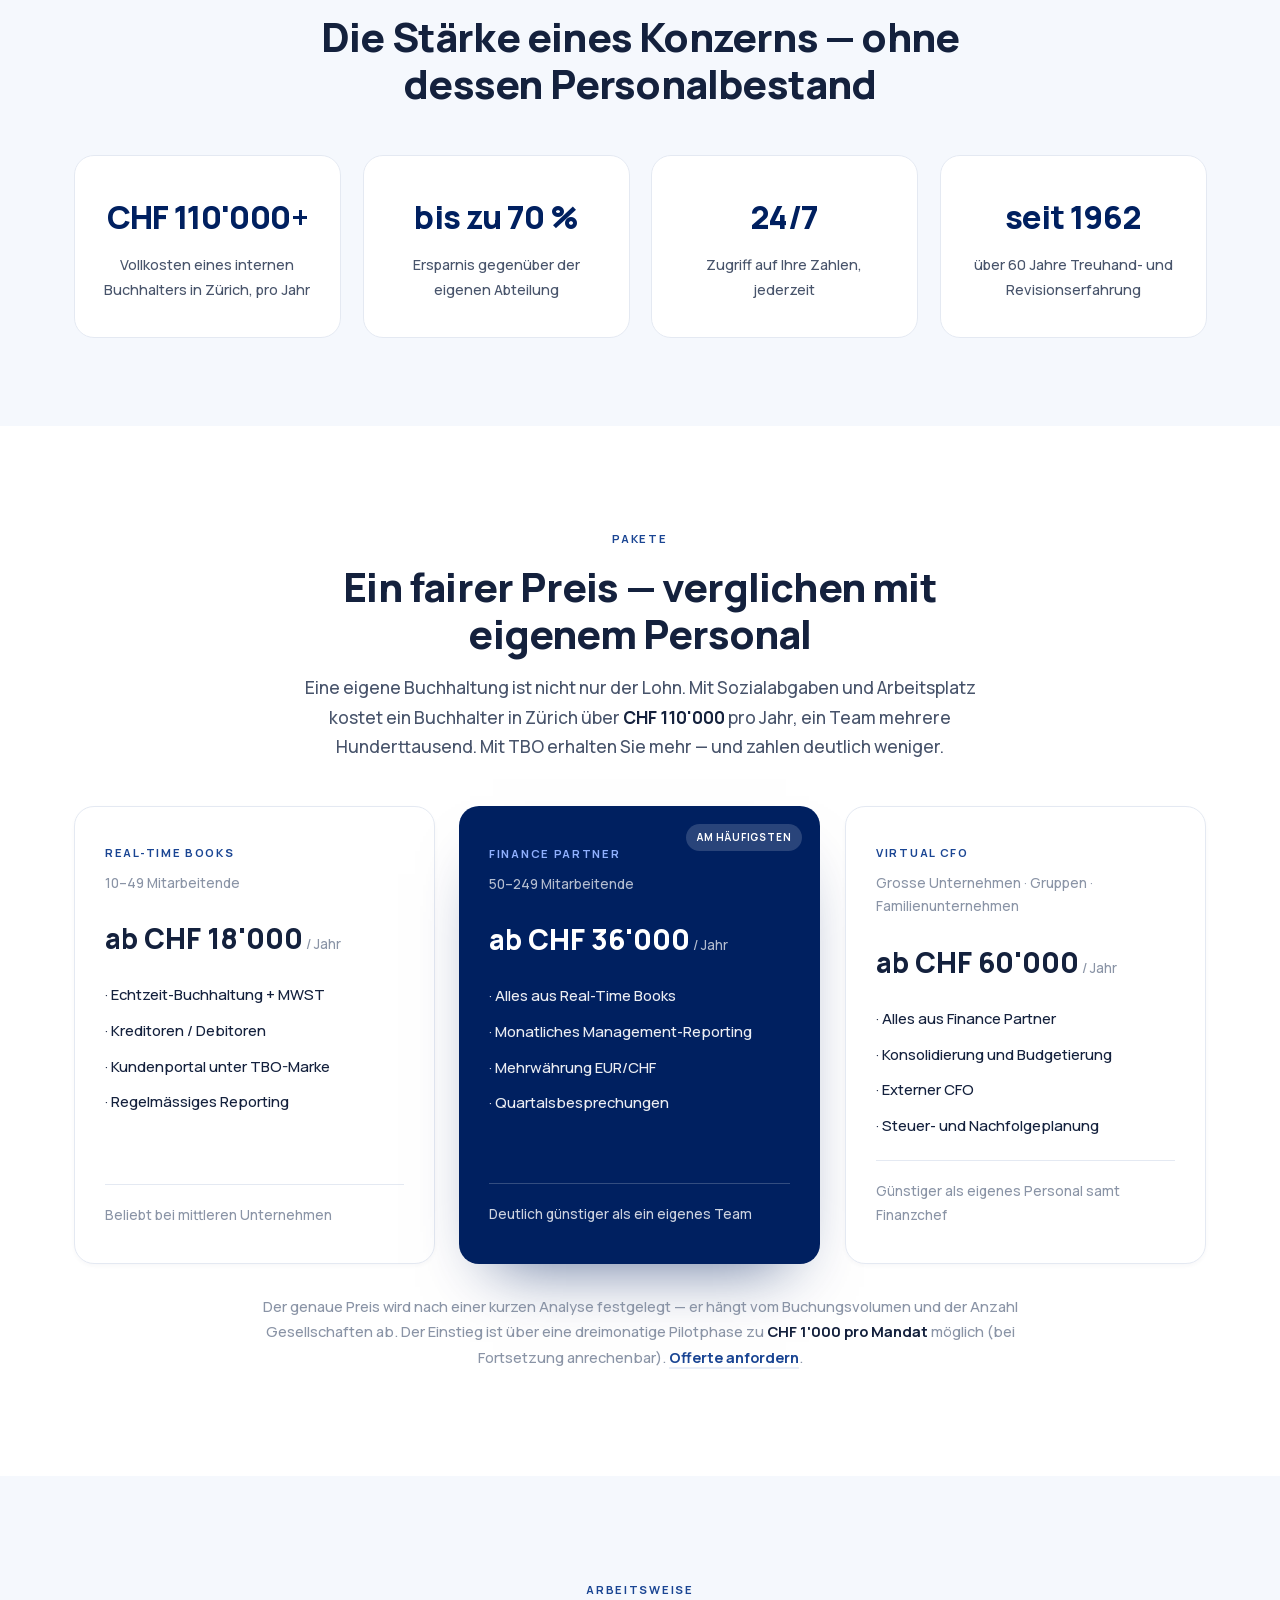
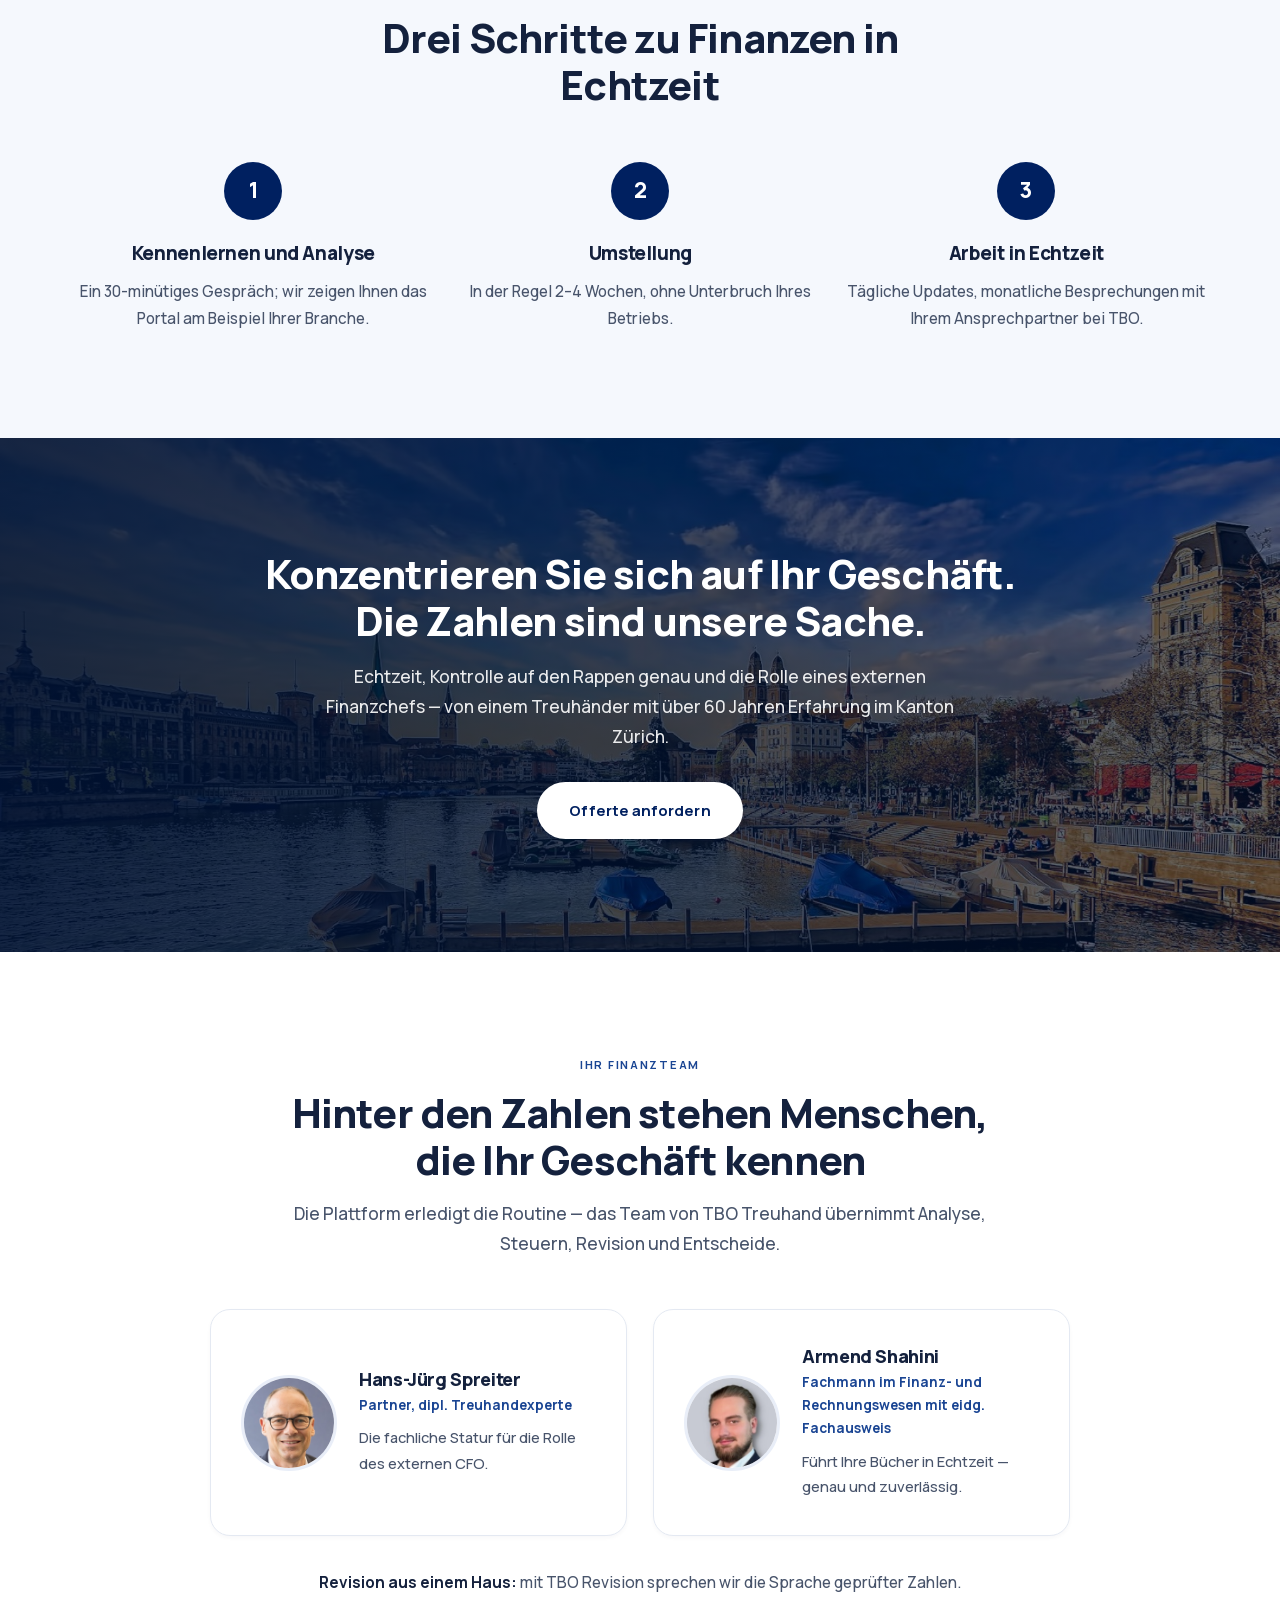
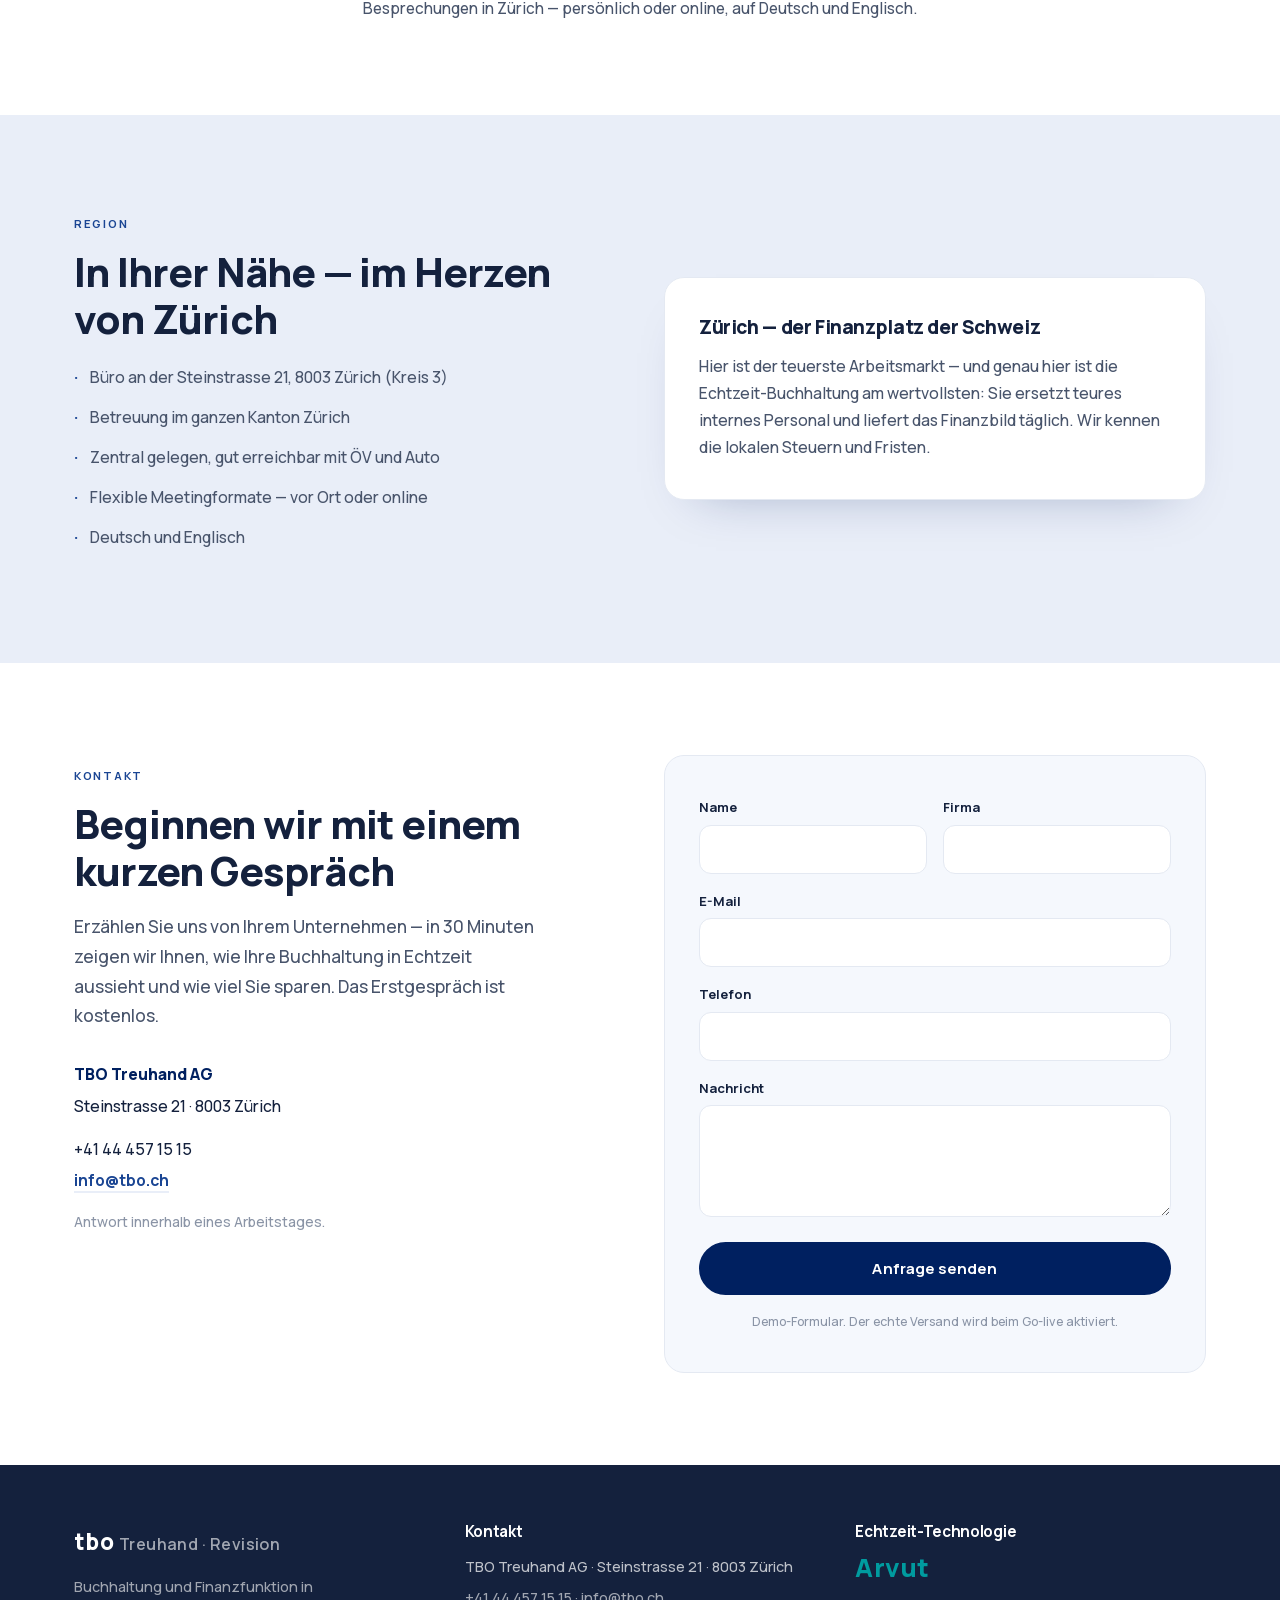
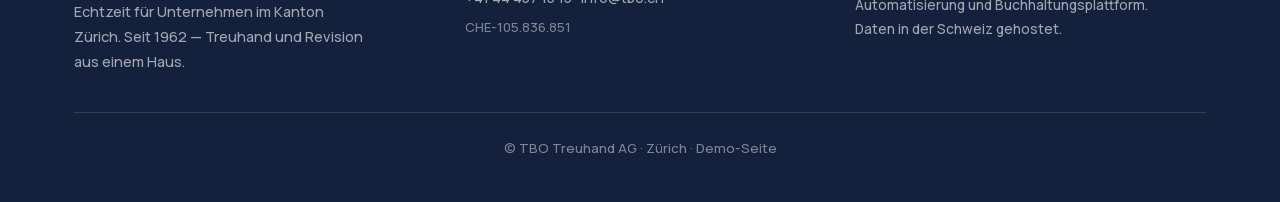
==== commit 705b14a3: "DE polish (Strategy): jeden Tag, bei jedem Buchungsvolumen, Pilotphase, kanonisches Fachausweis-Tite" ====
--- a/de/index.html
+++ b/de/index.html
@@ -4,7 +4,7 @@
 <meta charset="UTF-8">
 <meta name="viewport" content="width=device-width, initial-scale=1.0">
 <title>TBO Treuhand — Buchhaltung und Finanzen in Echtzeit für Zürcher Unternehmen</title>
-<meta name="description" content="TBO Treuhand AG übernimmt Ihre Buchhaltung und die Rolle des externen Finanzchefs: Bilanz, Gewinn und offene MWST an jedem Tag auf Ihrem Bildschirm — günstiger als eine eigene Abteilung. Seit 1962 im Kanton Zürich, Treuhand und Revision aus einem Haus.">
+<meta name="description" content="TBO Treuhand AG übernimmt Ihre Buchhaltung und die Rolle des externen Finanzchefs: Bilanz, Gewinn und offene MWST jeden Tag auf Ihrem Bildschirm — günstiger als eine eigene Abteilung. Seit 1962 im Kanton Zürich, Treuhand und Revision aus einem Haus.">
 <meta name="robots" content="noindex, nofollow">
 <style>
 @import url('../assets/fonts/fonts.css');
@@ -114,7 +114,7 @@
           <li style="display:flex;gap:12px;"><svg width="20" height="20" viewBox="0 0 24 24" fill="none" stroke="#7fa8ff" stroke-width="2.6" stroke-linecap="round" stroke-linejoin="round" style="flex-shrink:0;margin-top:4px;"><path d="M5 12l4 4 10-10"/></svg>Bilanz, Gewinn und offene MWST — jeden Tag</li>
           <li style="display:flex;gap:12px;"><svg width="20" height="20" viewBox="0 0 24 24" fill="none" stroke="#7fa8ff" stroke-width="2.6" stroke-linecap="round" stroke-linejoin="round" style="flex-shrink:0;margin-top:4px;"><path d="M5 12l4 4 10-10"/></svg>Ein externer Finanzchef, der sich auf Entscheide konzentriert</li>
           <li style="display:flex;gap:12px;"><svg width="20" height="20" viewBox="0 0 24 24" fill="none" stroke="#7fa8ff" stroke-width="2.6" stroke-linecap="round" stroke-linejoin="round" style="flex-shrink:0;margin-top:4px;"><path d="M5 12l4 4 10-10"/></svg>Deutlich günstiger als die eigene Abteilung</li>
-          <li style="display:flex;gap:12px;"><svg width="20" height="20" viewBox="0 0 24 24" fill="none" stroke="#7fa8ff" stroke-width="2.6" stroke-linecap="round" stroke-linejoin="round" style="flex-shrink:0;margin-top:4px;"><path d="M5 12l4 4 10-10"/></svg>Skalierbar — in jedem Buchungsvolumen, ohne neue Einstellungen</li>
+          <li style="display:flex;gap:12px;"><svg width="20" height="20" viewBox="0 0 24 24" fill="none" stroke="#7fa8ff" stroke-width="2.6" stroke-linecap="round" stroke-linejoin="round" style="flex-shrink:0;margin-top:4px;"><path d="M5 12l4 4 10-10"/></svg>Skalierbar — bei jedem Buchungsvolumen, ohne neue Einstellungen</li>
         </ul>
       </div>
     </div>
@@ -240,7 +240,7 @@
         <p style="margin:22px 0 0;padding-top:18px;border-top:1px solid var(--line);font-size:.86rem;color:var(--muted);">Günstiger als eigenes Personal samt Finanzchef</p>
       </div>
     </div>
-    <p class="reveal" style="text-align:center;font-size:.92rem;color:var(--muted);margin-top:30px;max-width:820px;margin-left:auto;margin-right:auto;">Der genaue Preis wird nach einer kurzen Analyse festgelegt — er hängt vom Buchungsvolumen und der Anzahl Gesellschaften ab. Der Einstieg ist über einen dreimonatigen Piloten zu <b style="color:var(--ink);">CHF 1'000 pro Mandat</b> möglich (bei Fortsetzung anrechenbar). <a href="#kontakt" class="link-u">Offerte anfordern</a>.</p>
+    <p class="reveal" style="text-align:center;font-size:.92rem;color:var(--muted);margin-top:30px;max-width:820px;margin-left:auto;margin-right:auto;">Der genaue Preis wird nach einer kurzen Analyse festgelegt — er hängt vom Buchungsvolumen und der Anzahl Gesellschaften ab. Der Einstieg ist über eine dreimonatige Pilotphase zu <b style="color:var(--ink);">CHF 1'000 pro Mandat</b> möglich (bei Fortsetzung anrechenbar). <a href="#kontakt" class="link-u">Offerte anfordern</a>.</p>
   </div>
 </section>
 
@@ -291,7 +291,7 @@
         <img src="../assets/img/shahini.png?v=1" alt="Armend Shahini" style="width:96px;height:96px;border-radius:50%;object-fit:cover;flex-shrink:0;border:3px solid var(--soft);">
         <div>
           <h3 style="font-size:1.14rem;margin-bottom:3px;">Armend Shahini</h3>
-          <p style="margin:0 0 8px;font-size:.85rem;font-weight:700;color:var(--navy-2);font-family:'Manrope';">Fachmann Finanz- und Rechnungswesen, eidg. Fachausweis</p>
+          <p style="margin:0 0 8px;font-size:.85rem;font-weight:700;color:var(--navy-2);font-family:'Manrope';">Fachmann im Finanz- und Rechnungswesen mit eidg. Fachausweis</p>
           <p style="margin:0;font-size:.92rem;">Führt Ihre Bücher in Echtzeit — genau und zuverlässig.</p>
         </div>
       </div>
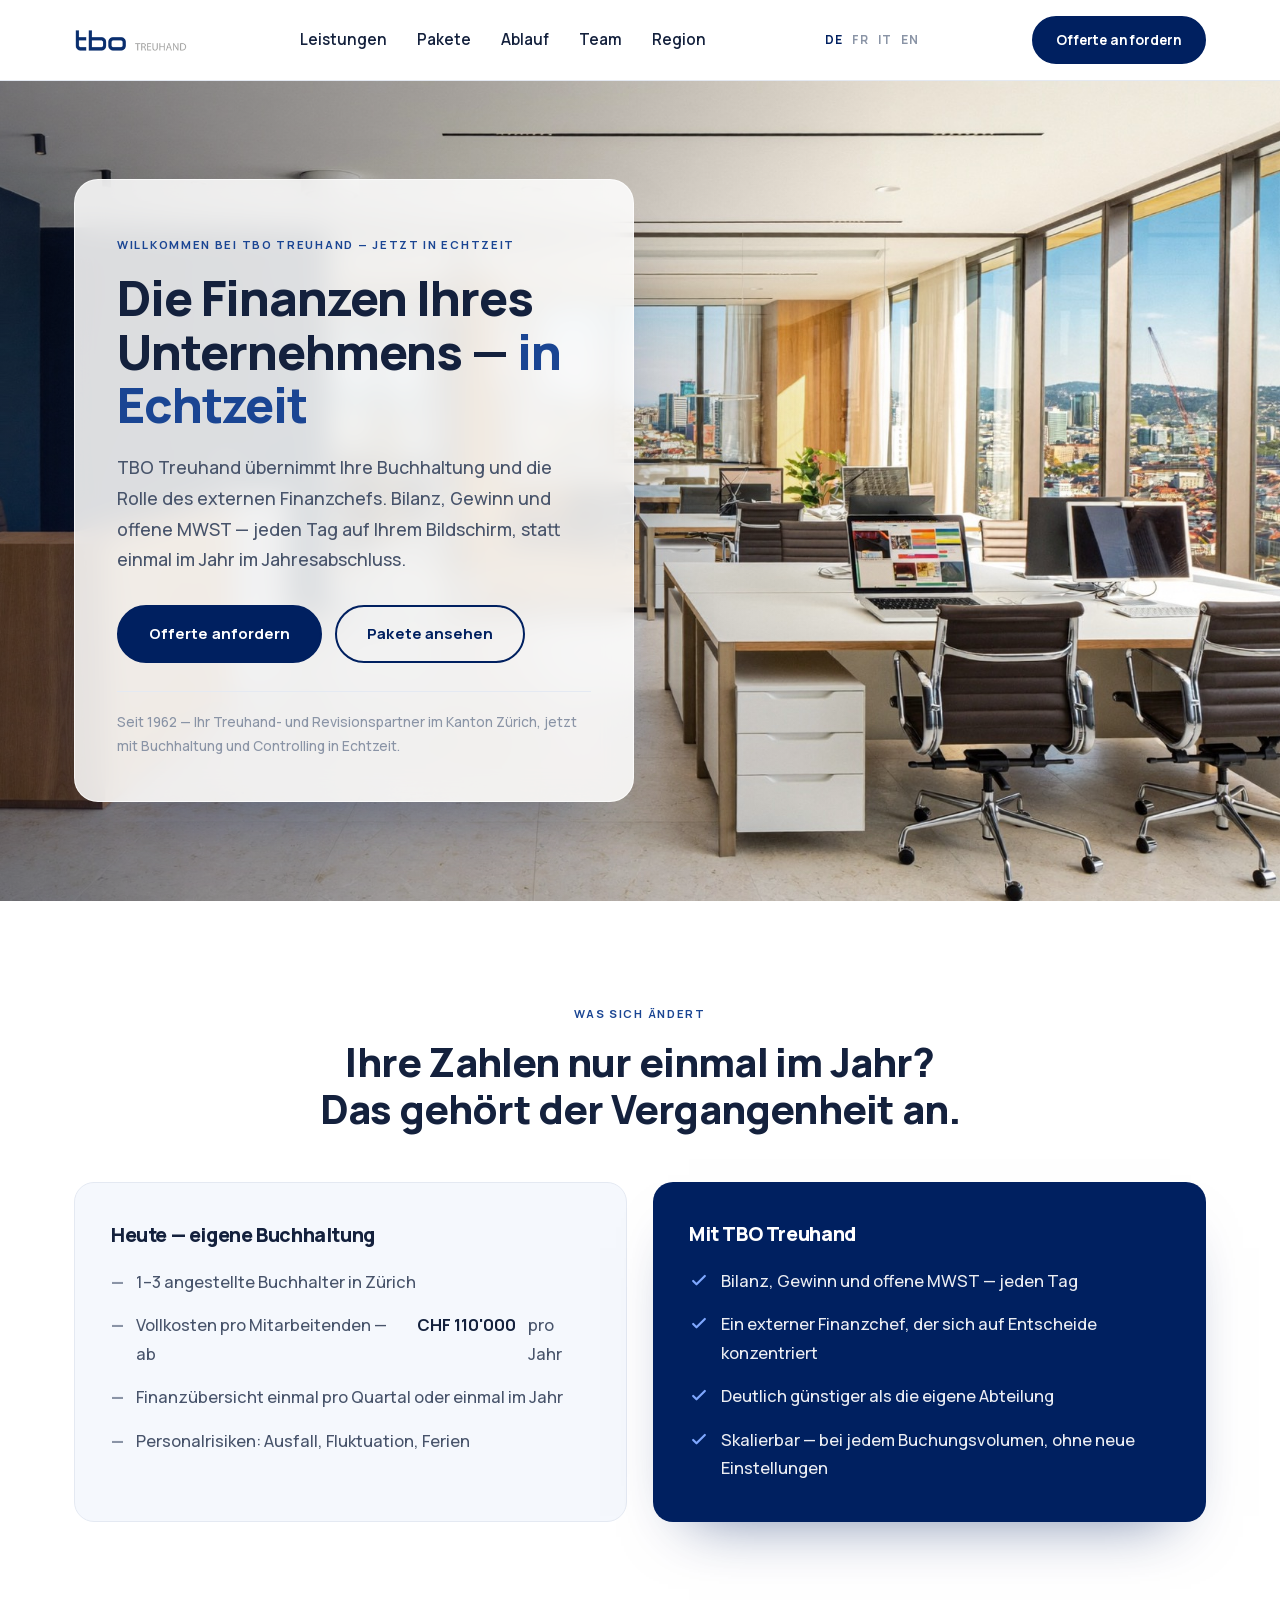
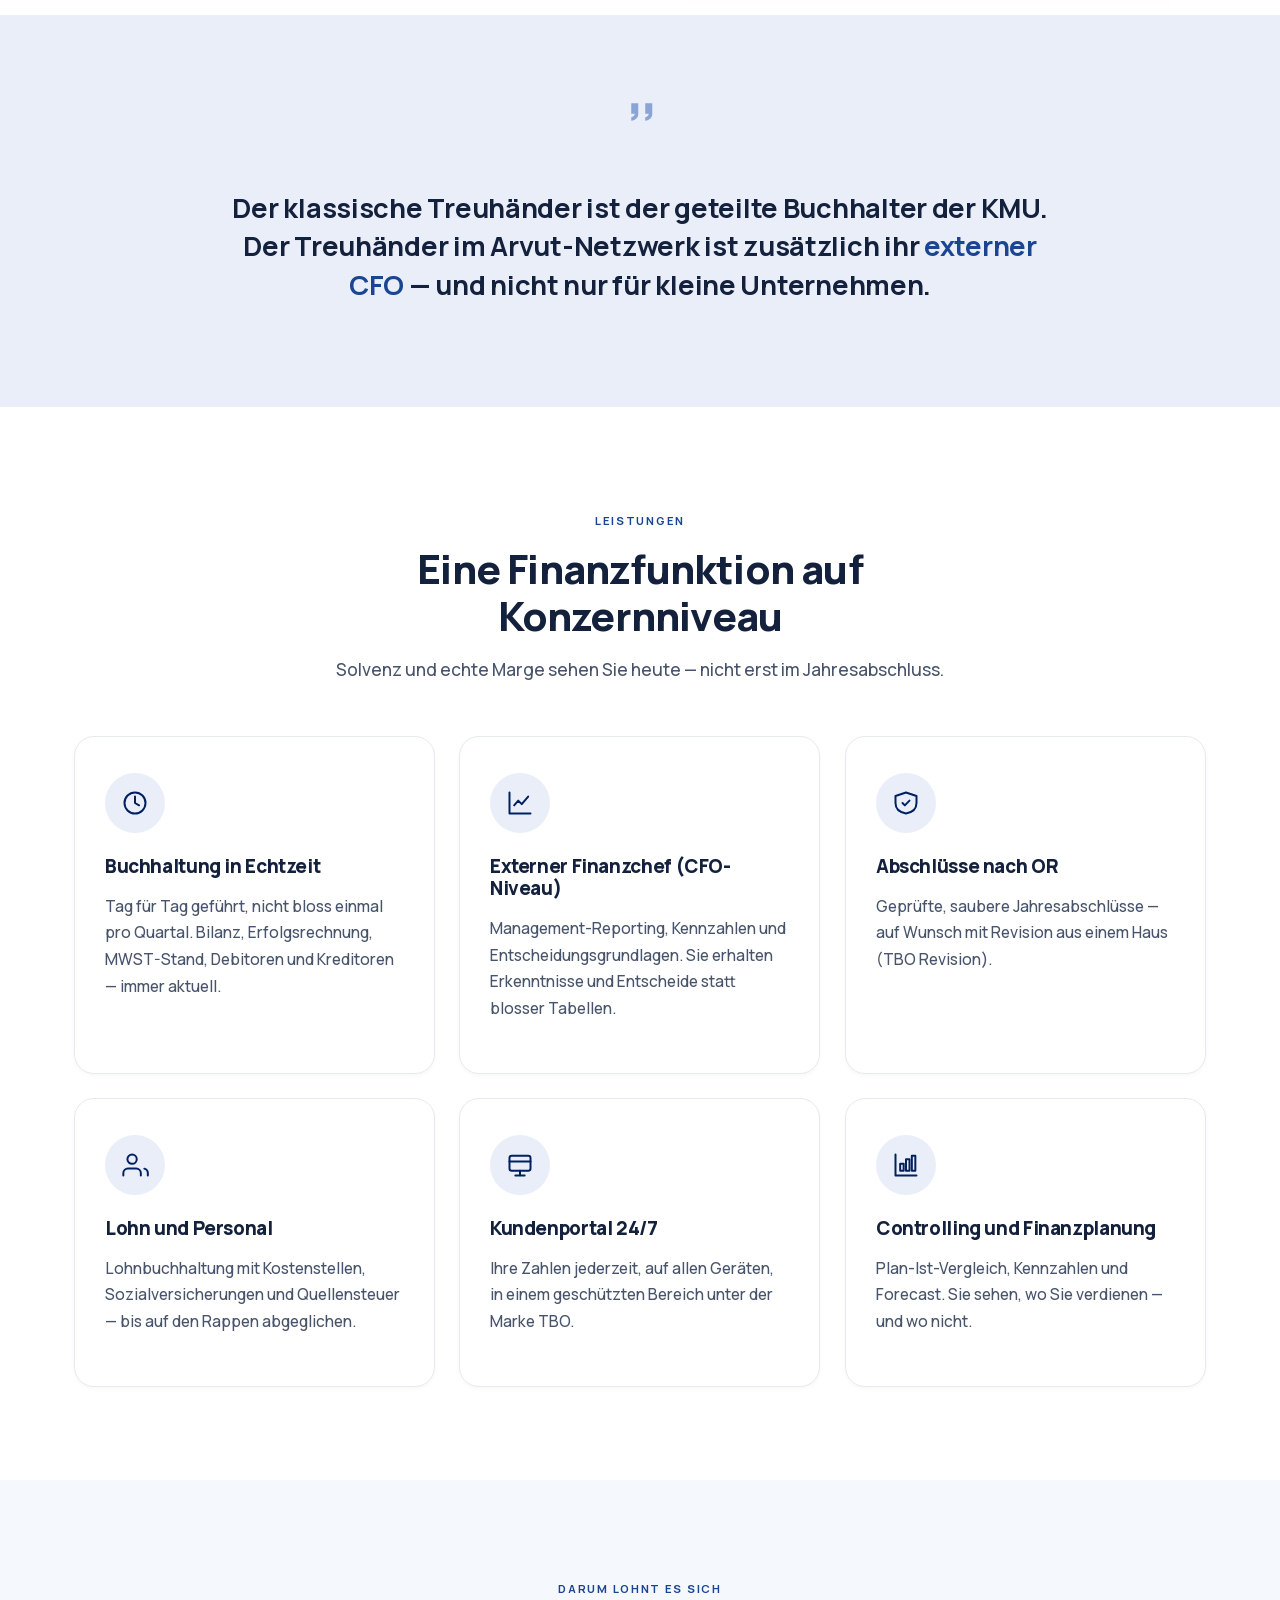
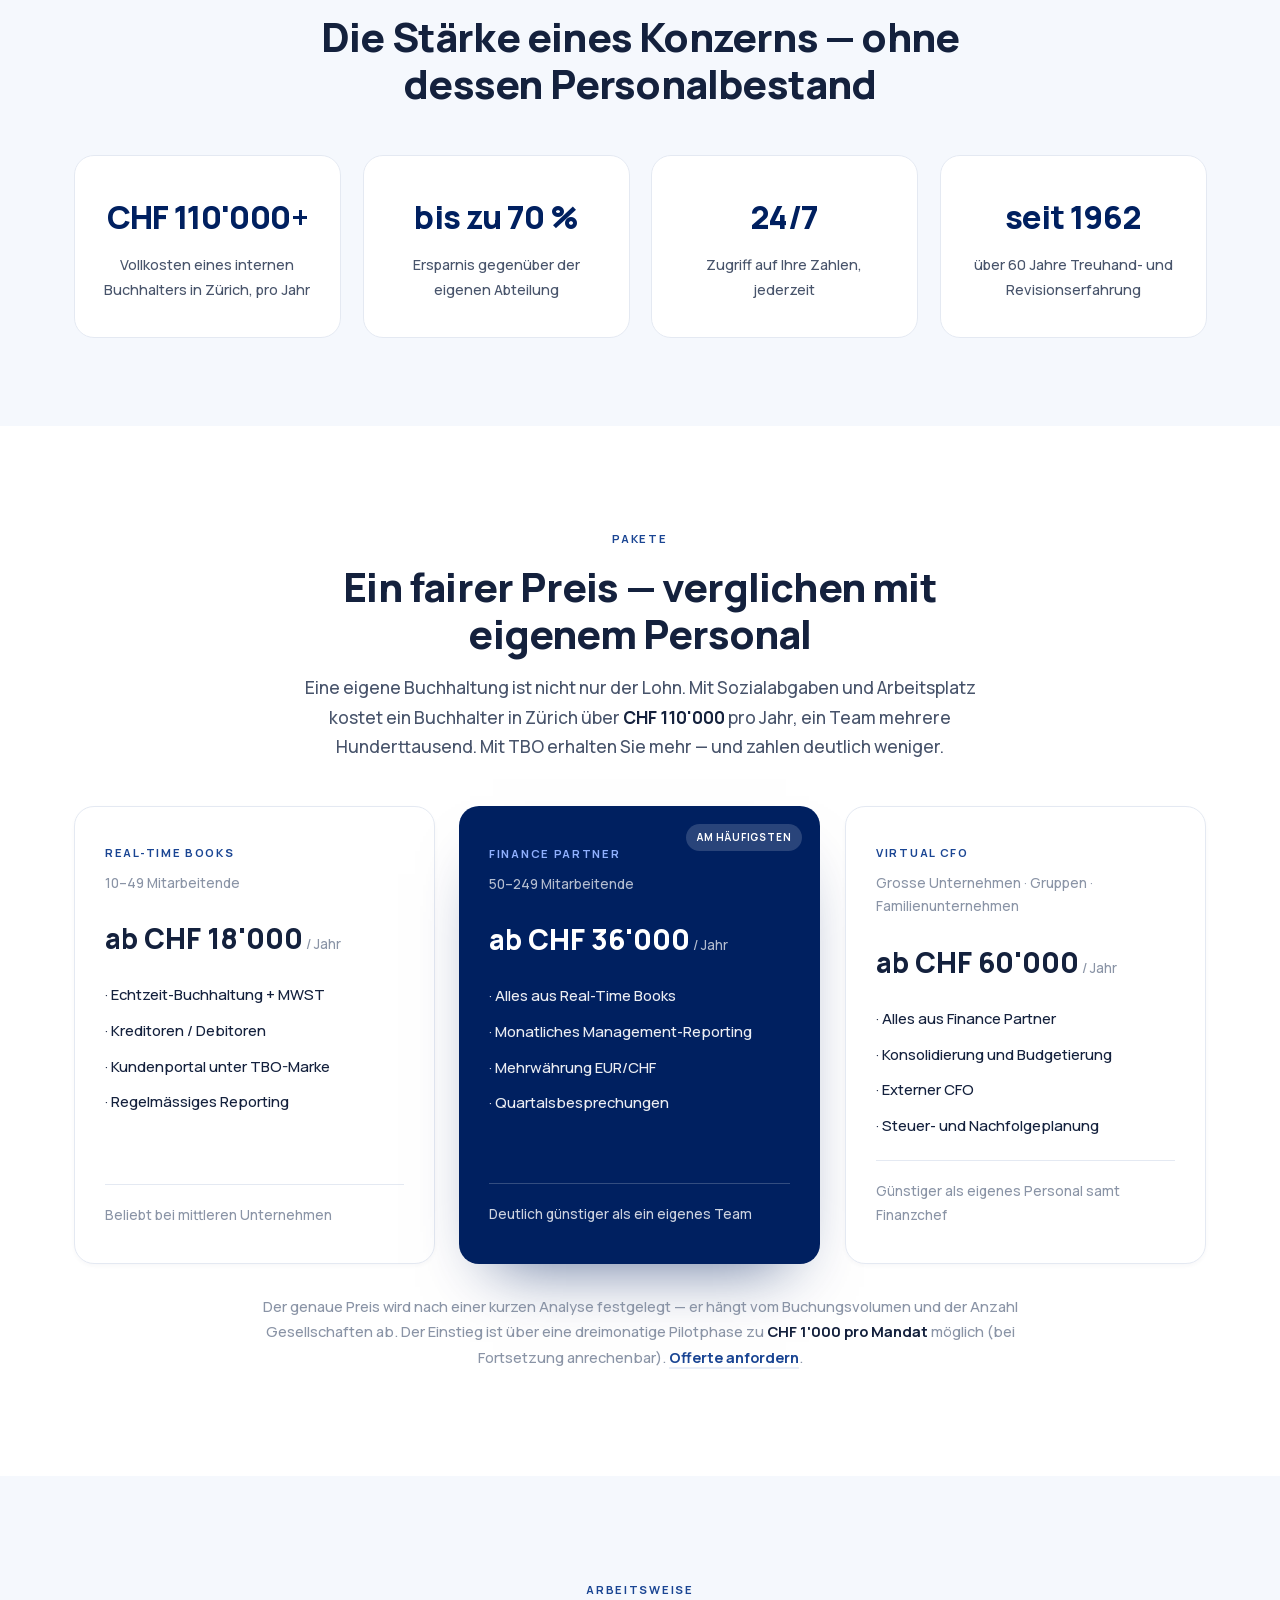
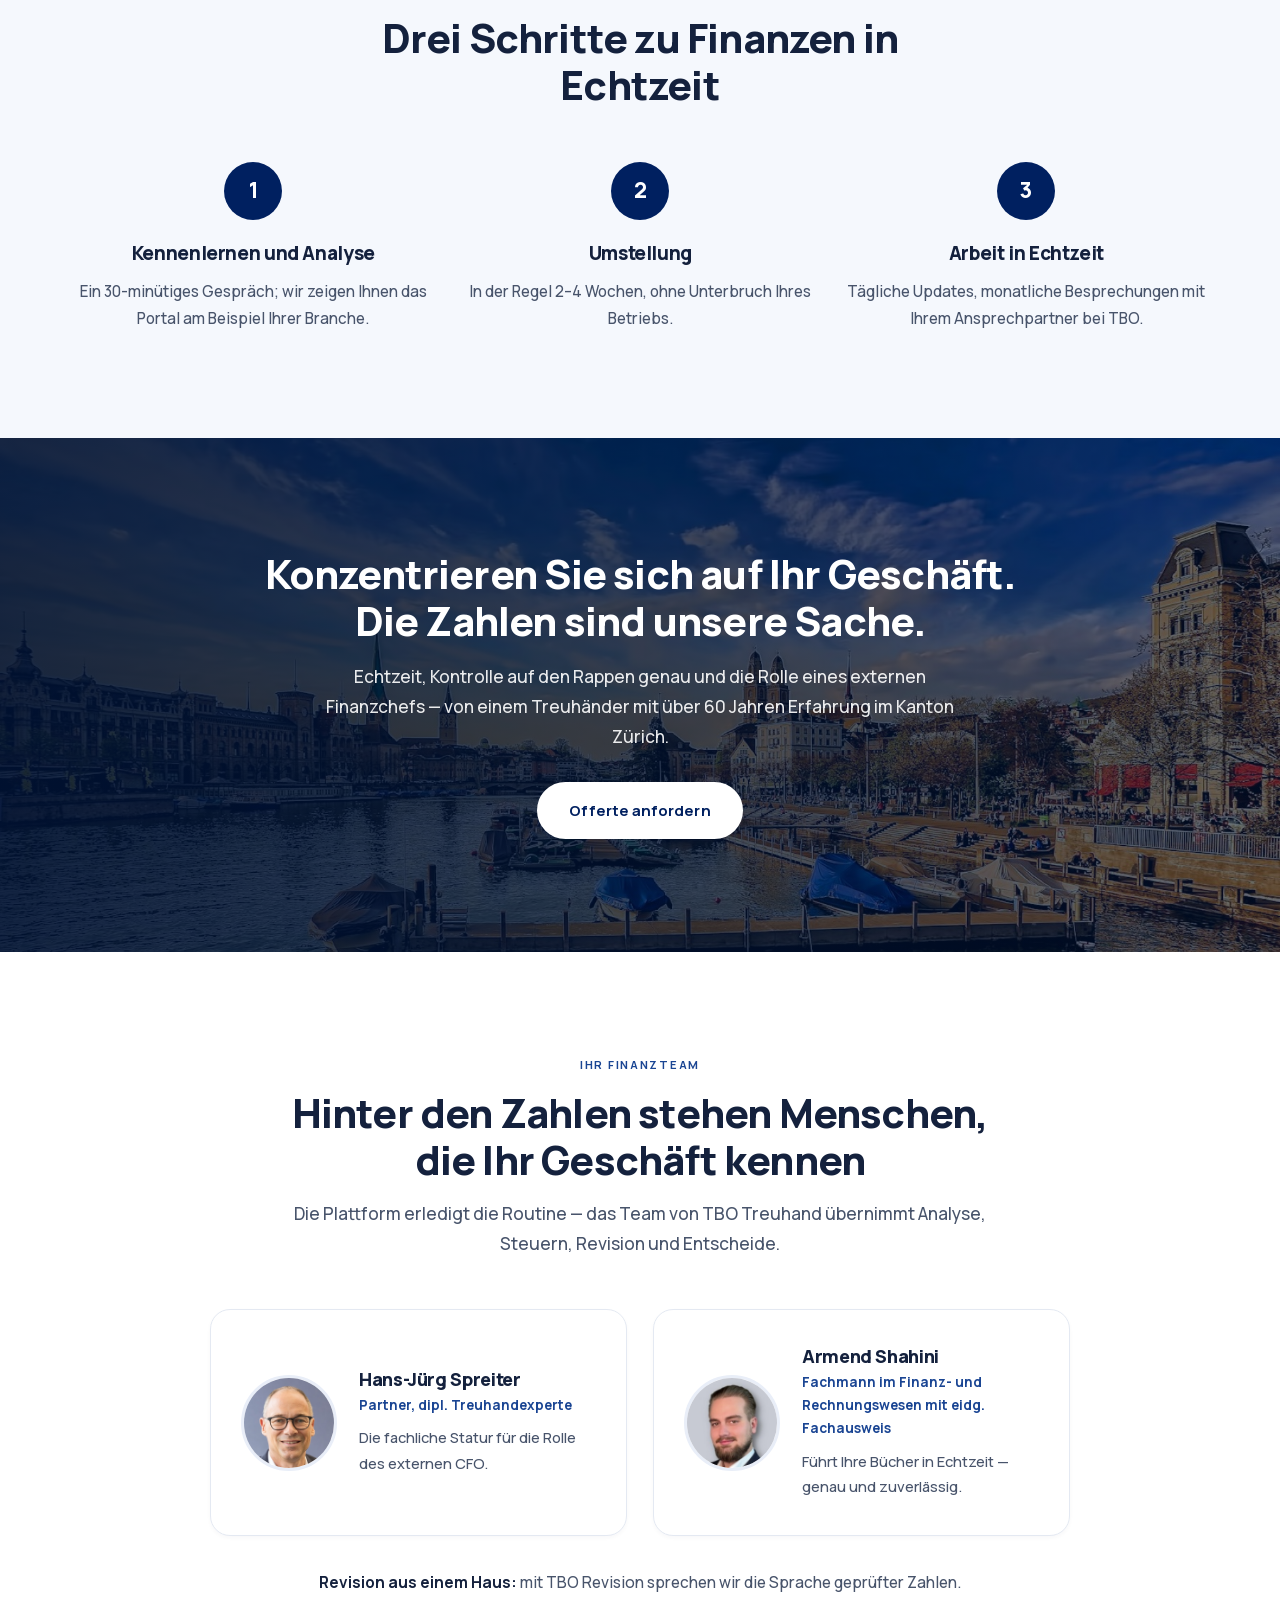
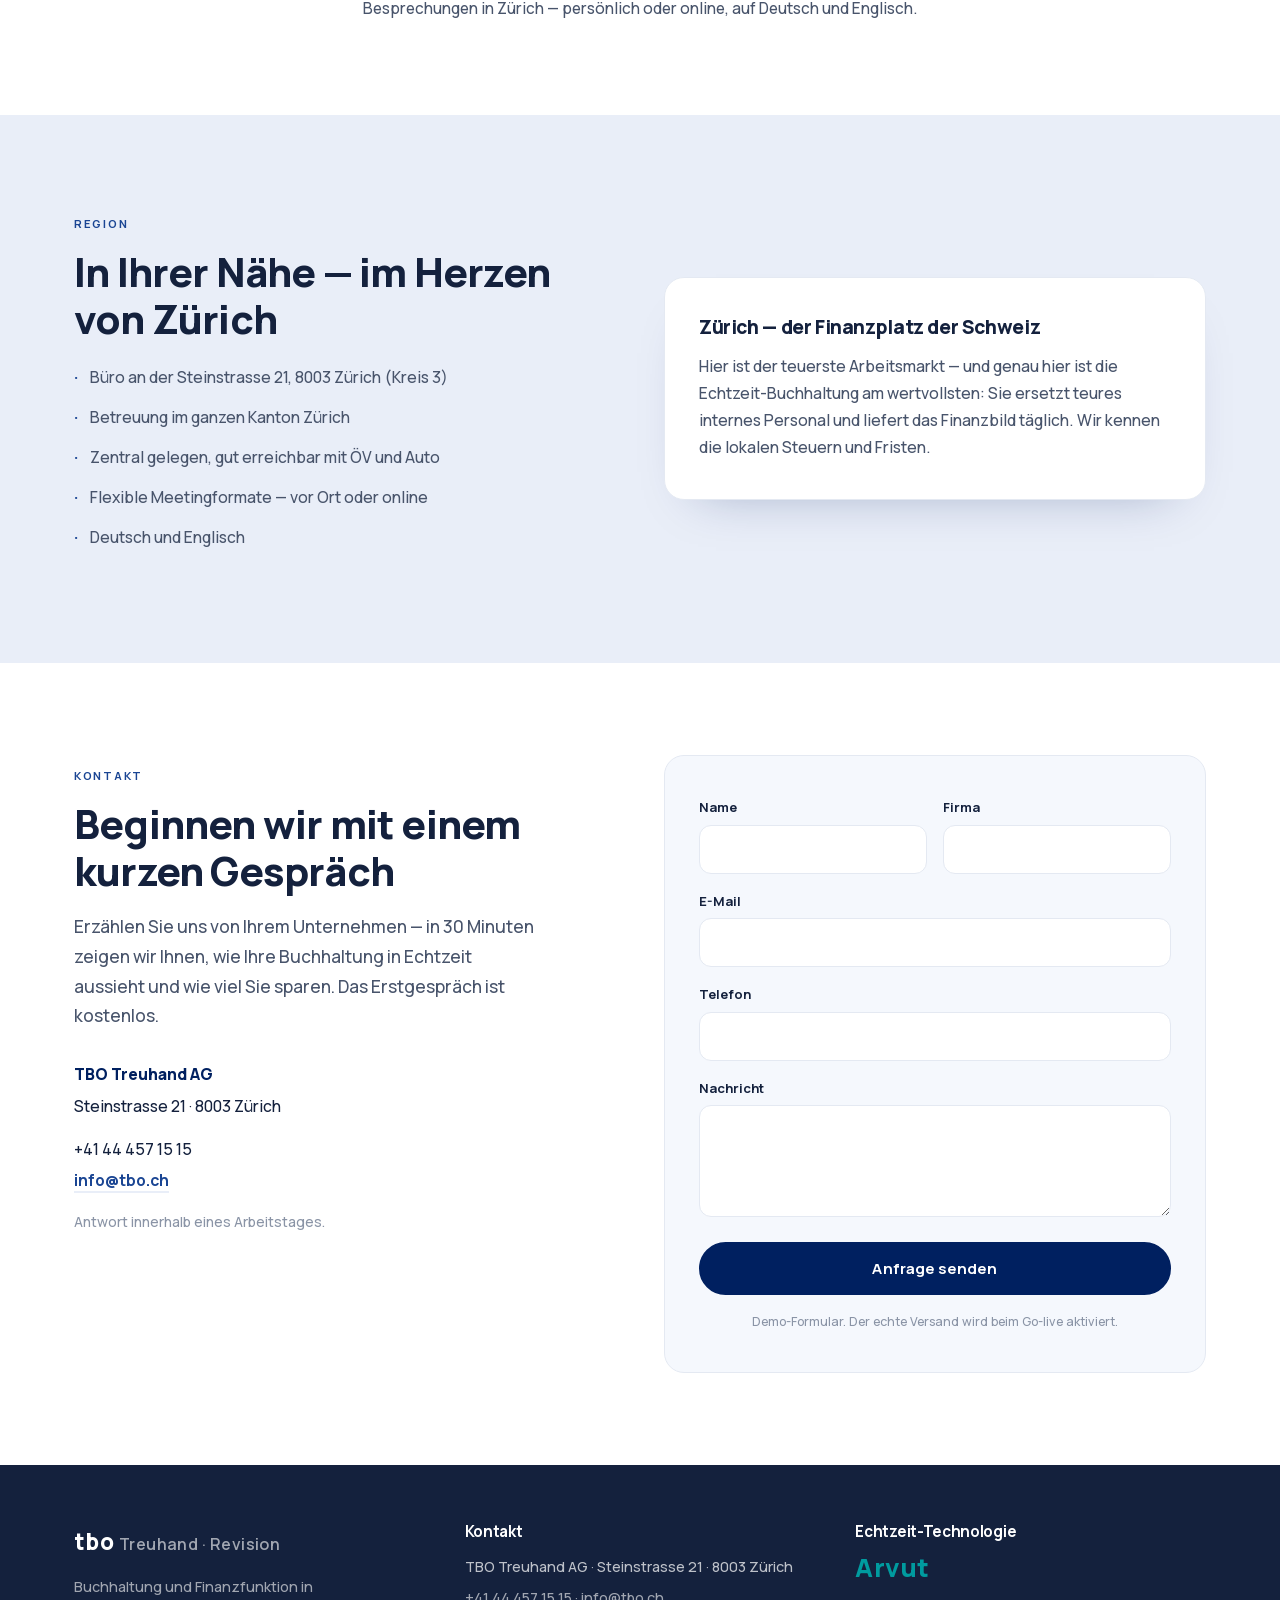
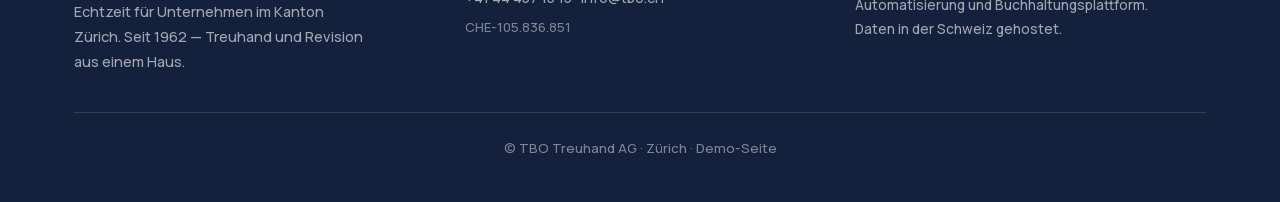
==== commit 0d5da36f: "canon 08.07: leitsatz new tail (5 langs, rebuild) Co-Authored-By: Claude Fable 5 <noreply@anthropic." ====
--- a/de/index.html
+++ b/de/index.html
@@ -126,7 +126,7 @@
   <div class="wrap reveal" style="max-width:900px;margin:0 auto;text-align:center;">
     <svg width="42" height="42" viewBox="0 0 24 24" fill="var(--navy-3)" style="opacity:.5;margin:0 auto 20px;"><path d="M7 7h4v6c0 2.2-1.5 3.7-4 4v-2c1.2-.3 2-1 2-2H7V7zm8 0h4v6c0 2.2-1.5 3.7-4 4v-2c1.2-.3 2-1 2-2h-2V7z"/></svg>
     <p style="font-family:'Manrope';font-weight:700;font-size:clamp(1.3rem,2.5vw,1.7rem);color:var(--ink);line-height:1.42;letter-spacing:-.01em;">
-      Der klassische Treuhänder ist der geteilte Buchhalter der KMU. Der Treuhänder im Arvut-Netzwerk ist zusätzlich ihr <span style="color:var(--navy-2);">externer CFO</span> — für KMU wie für grössere Unternehmen.
+      Der klassische Treuhänder ist der geteilte Buchhalter der KMU. Der Treuhänder im Arvut-Netzwerk ist zusätzlich ihr <span style="color:var(--navy-2);">externer CFO</span> — und nicht nur für kleine Unternehmen.
     </p>
   </div>
 </section>
